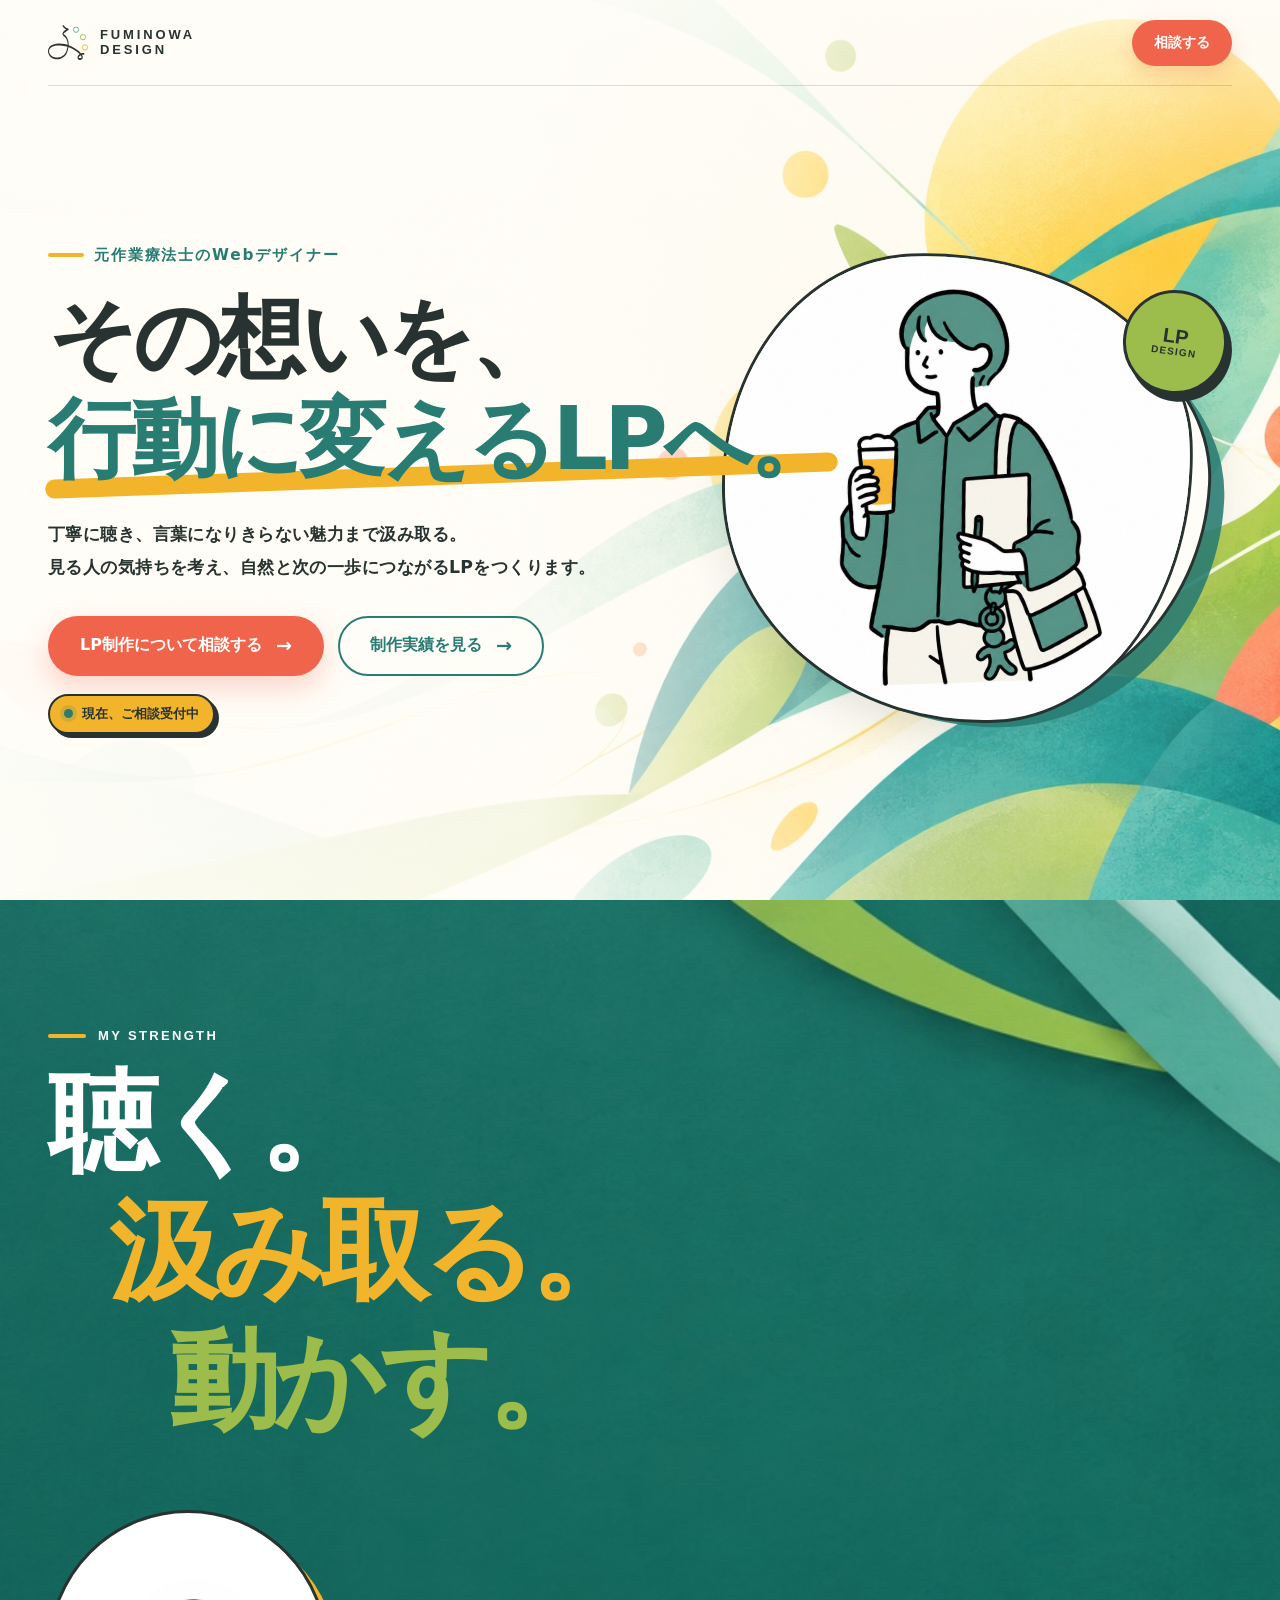
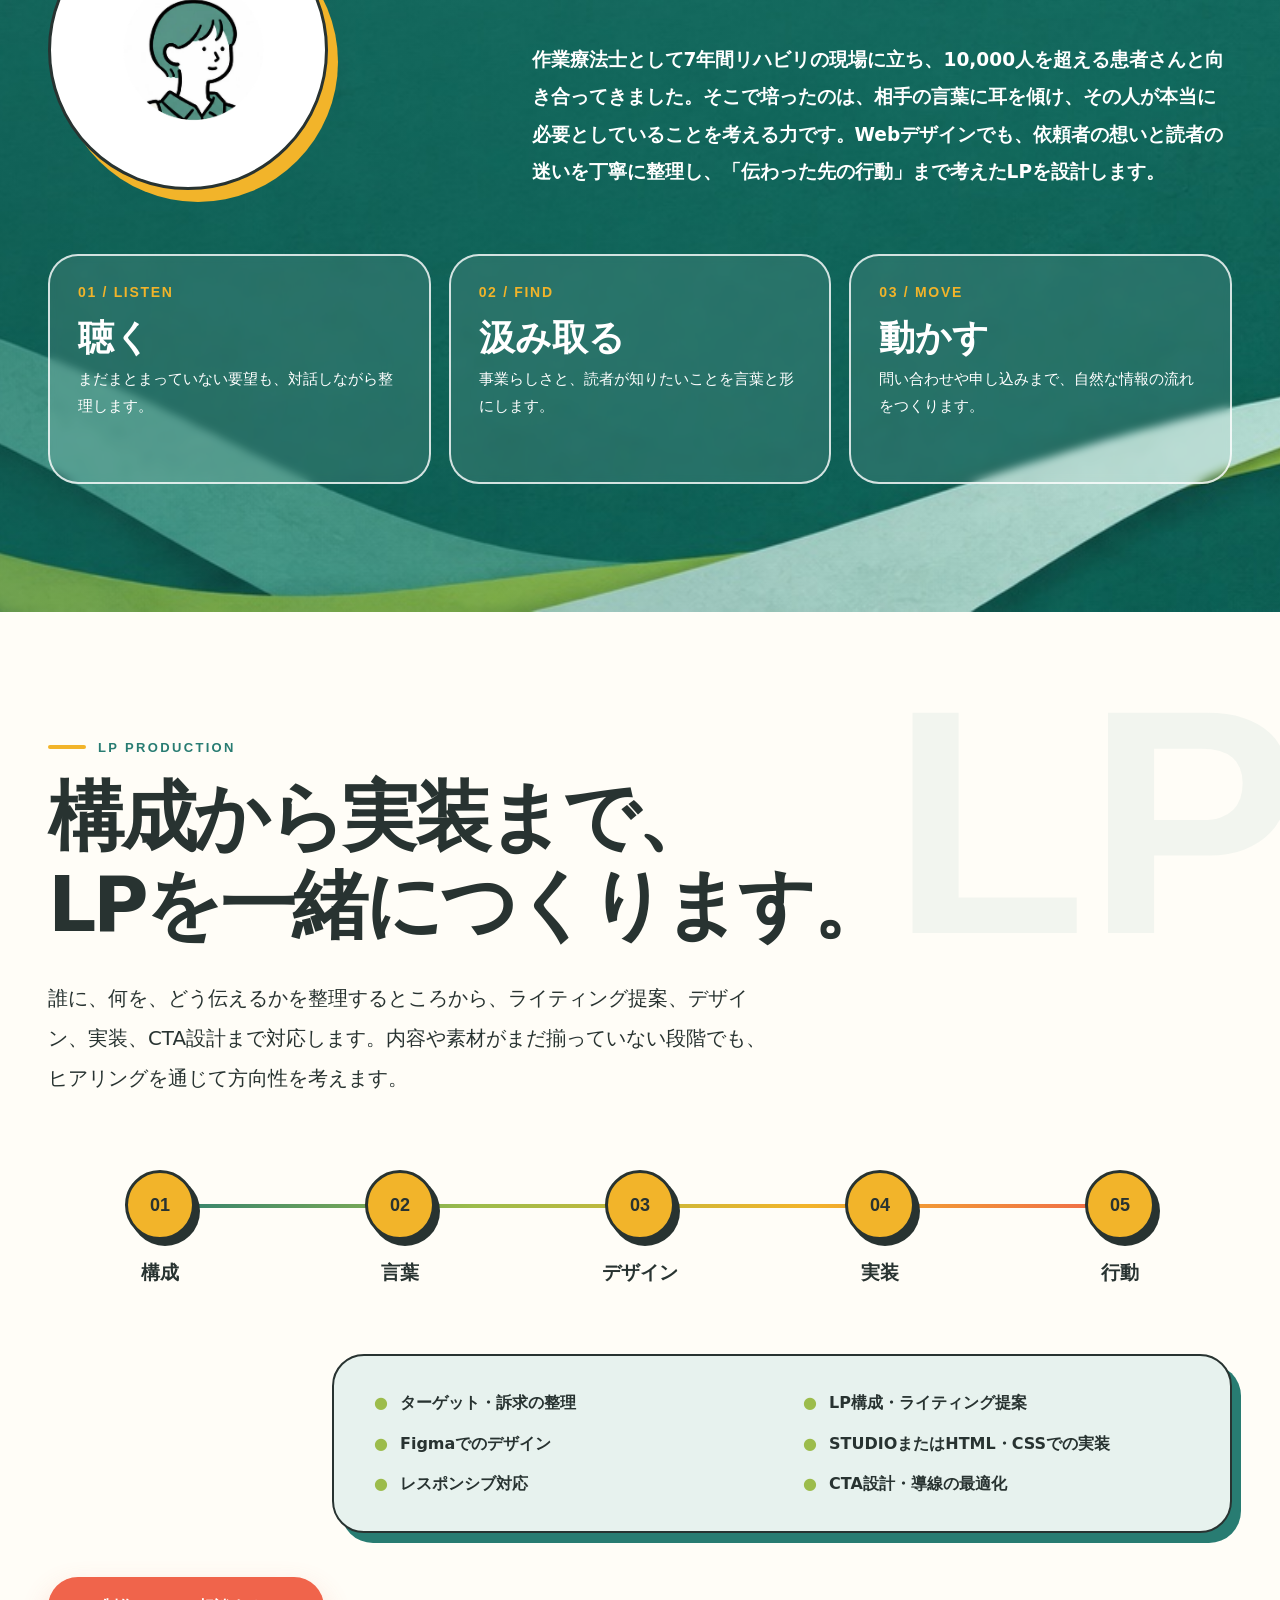
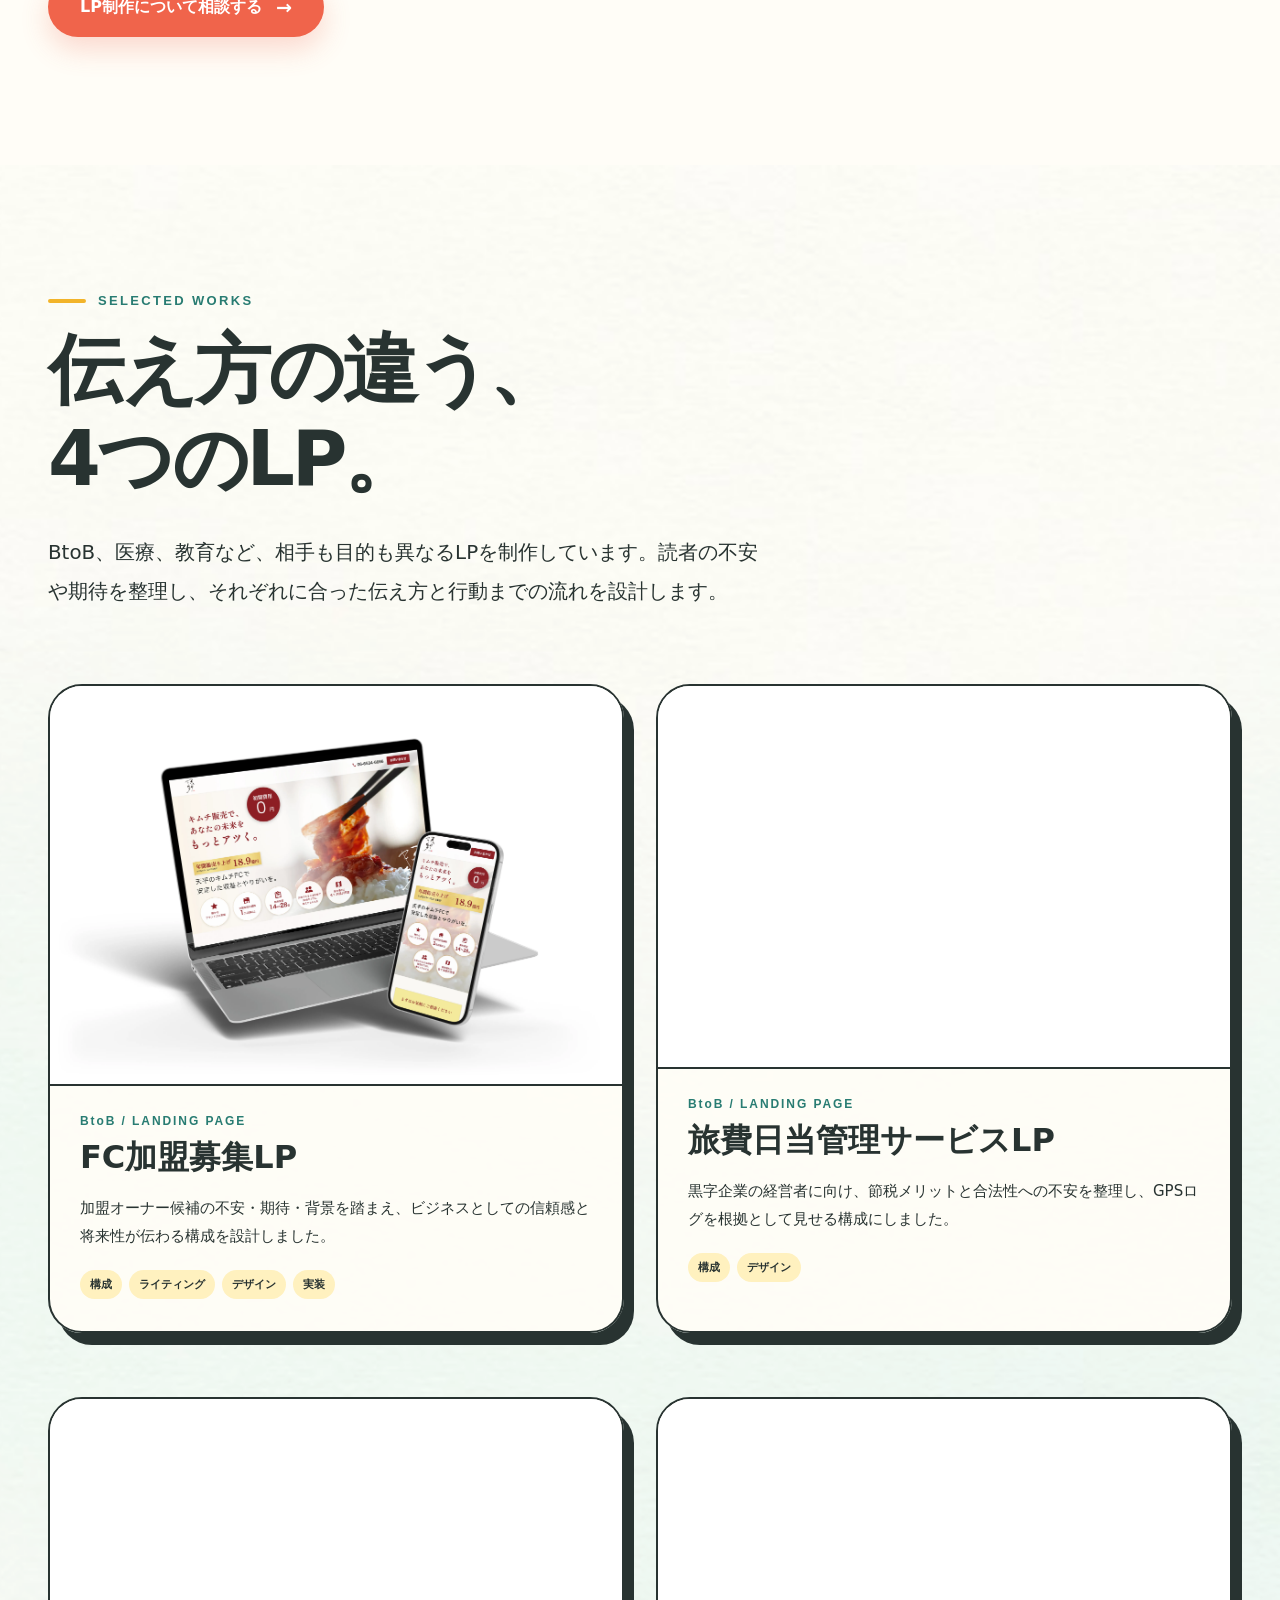
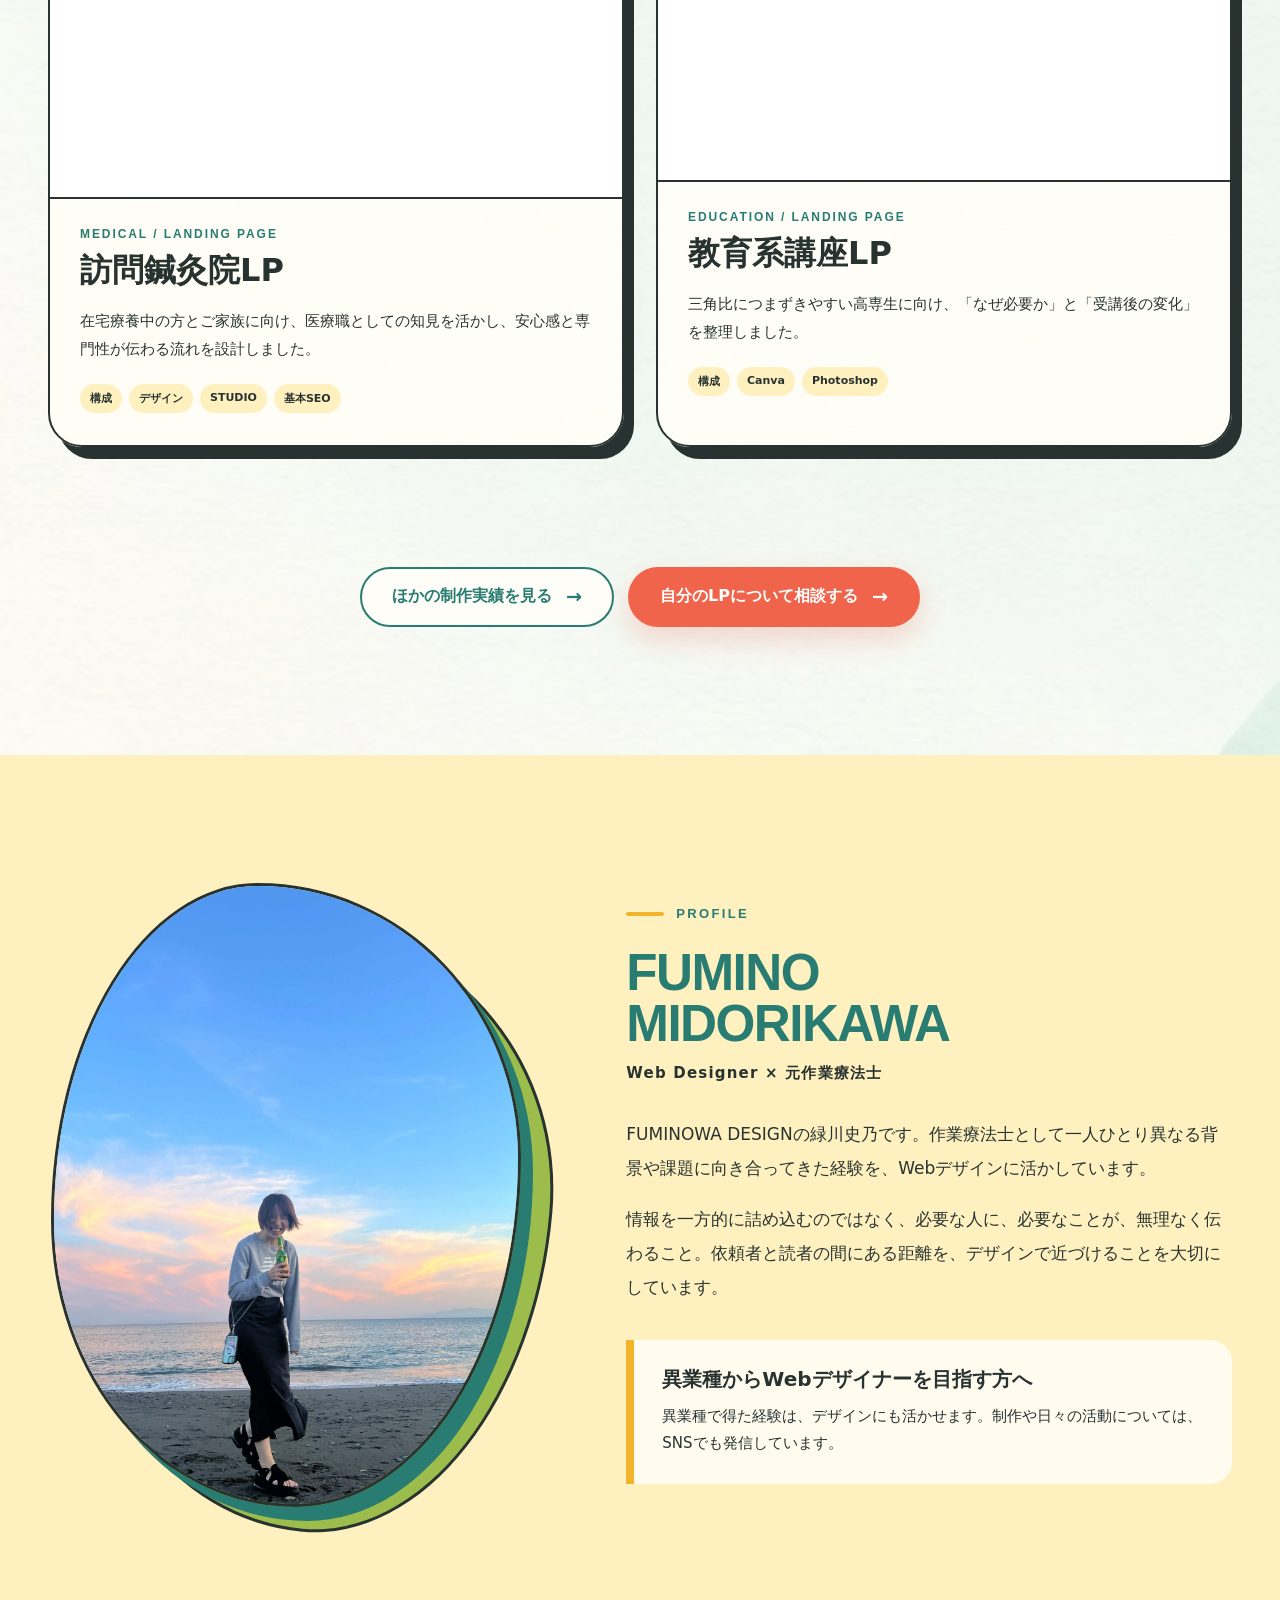
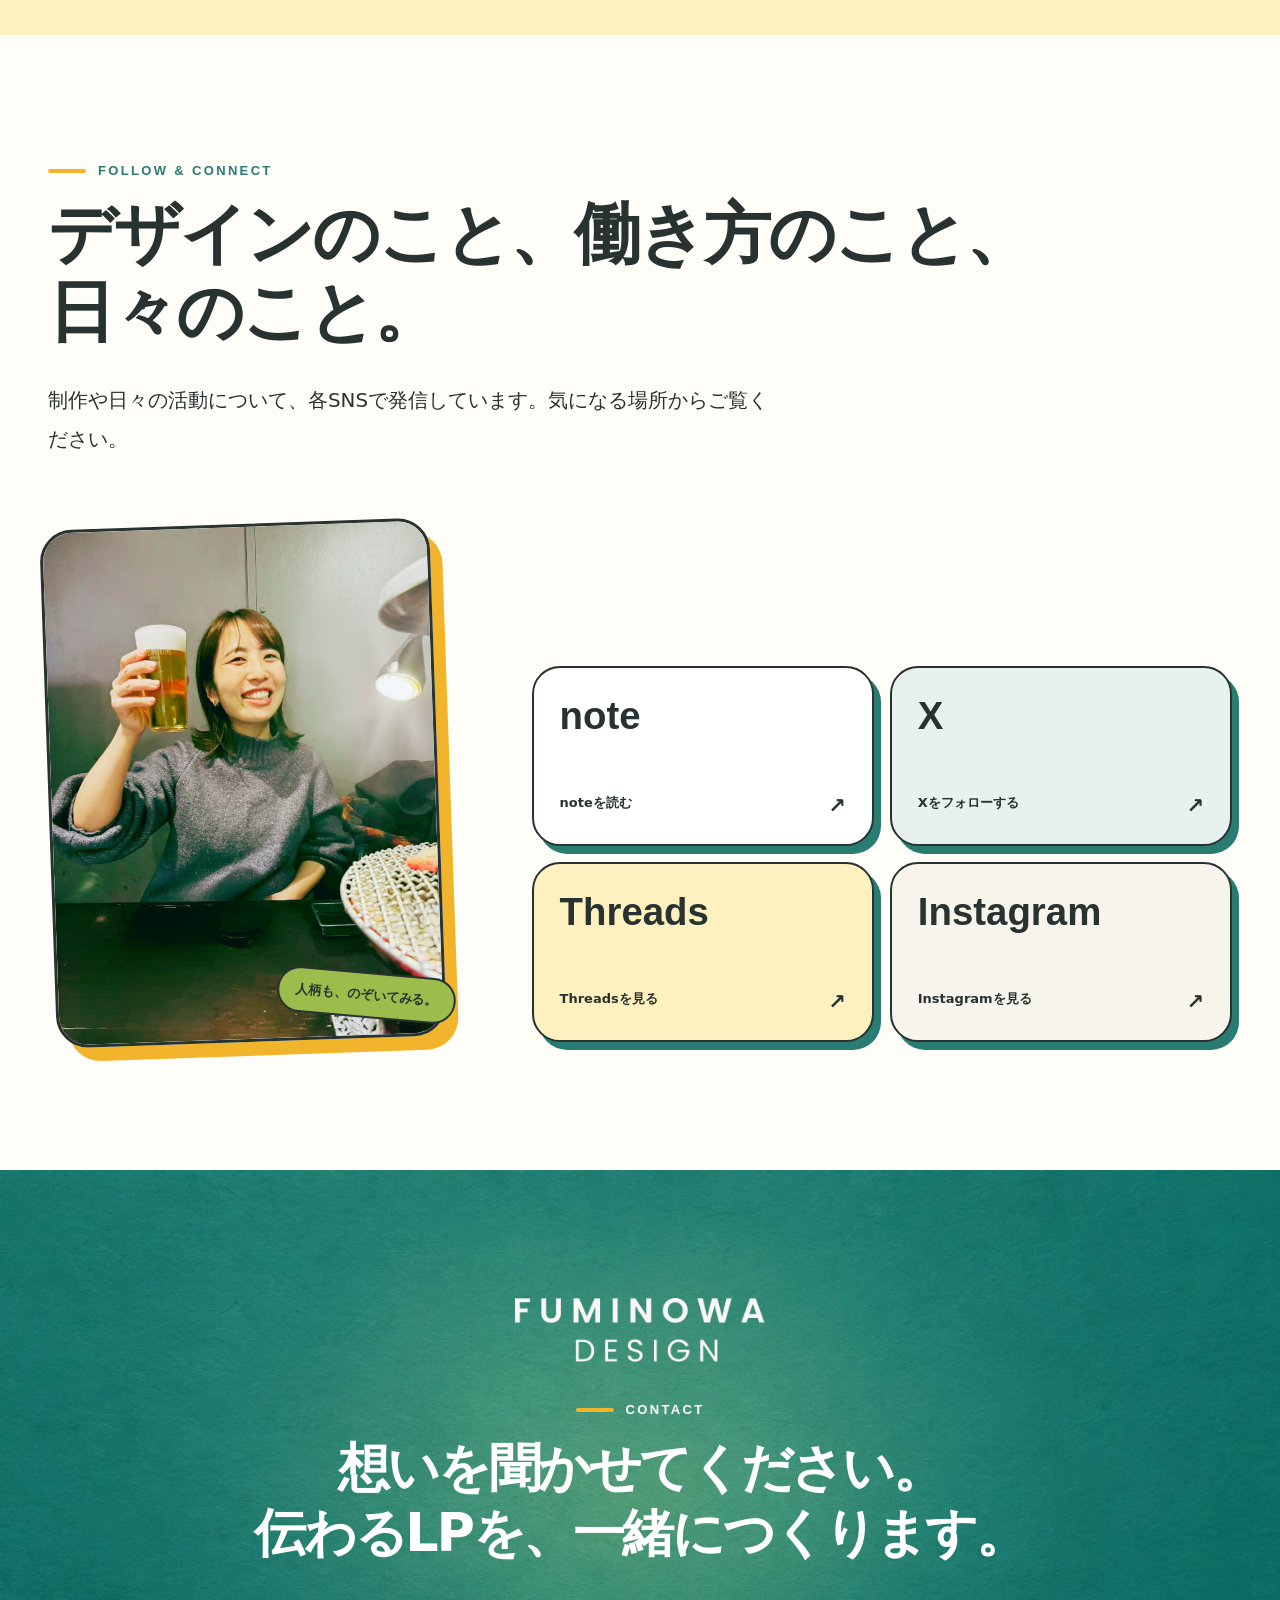
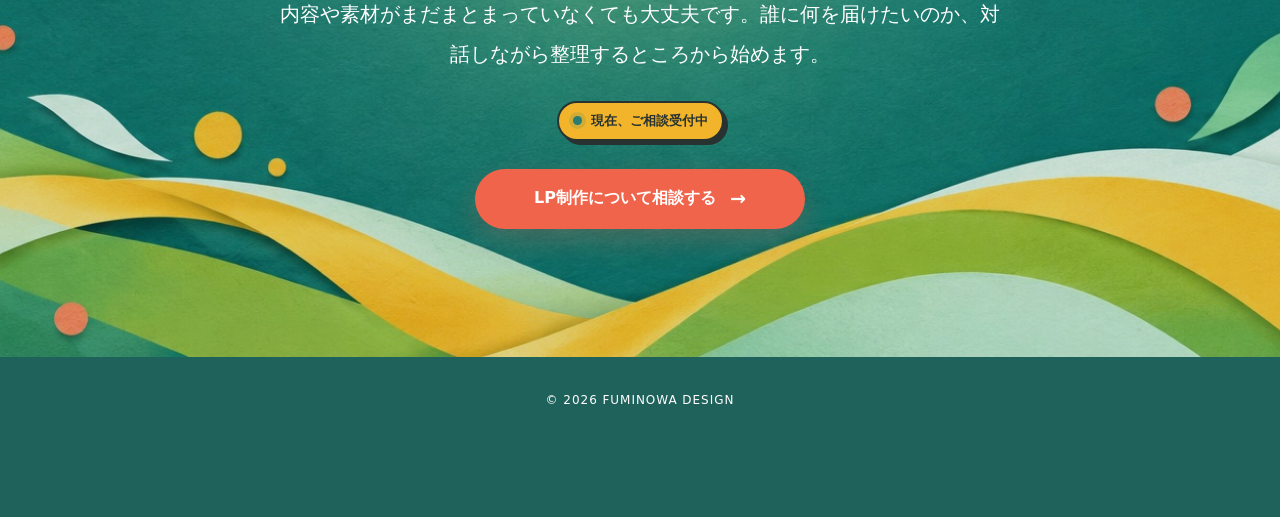
==== lp/index.html @ 29050792 "LP紹介ページを追加" ====
<!doctype html>
<html lang="ja">
<head>
  <meta charset="utf-8">
  <meta name="viewport" content="width=device-width, initial-scale=1">
  <meta name="description" content="元作業療法士のWebデザイナー、緑川史乃。想いを汲み取り、行動につながるLPを制作します。">
  <title>FUMINOWA DESIGN｜行動につながるLP制作</title>
  <link rel="canonical" href="https://fuminowa-design.com/lp/">
  <link rel="icon" href="img/logo.svg" type="image/svg+xml">
  <meta property="og:type" content="website">
  <meta property="og:title" content="FUMINOWA DESIGN｜行動につながるLP制作">
  <meta property="og:description" content="元作業療法士のWebデザイナー、緑川史乃。想いを汲み取り、行動につながるLPを制作します。">
  <meta property="og:url" content="https://fuminowa-design.com/lp/">
  <meta property="og:image" content="https://fuminowa-design.com/lp/img/logo2.png">
  <meta name="twitter:card" content="summary_large_image">
  <style>
    :root {
      --paper: #fffdf7;
      --ink: #283331;
      --teal: #287c72;
      --logo-teal: #71a59b;
      --lime: #9cbc4b;
      --yellow: #f2b42a;
      --coral: #f0644b;
      --line: rgba(40, 51, 49, 0.16);
      --shadow: 0 18px 50px rgba(40, 51, 49, 0.16);
      --ease: cubic-bezier(.22, 1, .36, 1);
    }

    *, *::before, *::after { box-sizing: border-box; }

    html { color-scheme: light; }

    body {
      margin: 0;
      color: var(--ink);
      background: var(--paper);
      font-family: "Noto Sans JP", "Hiragino Kaku Gothic ProN", "Yu Gothic", system-ui, sans-serif;
      -webkit-font-smoothing: antialiased;
    }

    a { color: inherit; }
    img { display: block; max-width: 100%; }

    .first-view {
      position: relative;
      isolation: isolate;
      min-height: 100svh;
      overflow: hidden;
      background: var(--paper);
    }

    .first-view__background {
      position: absolute;
      inset: 0;
      z-index: -3;
      width: 100%;
      height: 100%;
      object-fit: cover;
      object-position: center;
    }

    .first-view::before {
      content: "";
      position: absolute;
      inset: 0;
      z-index: -2;
      background:
        linear-gradient(90deg, rgba(255, 253, 247, .98) 0%, rgba(255, 253, 247, .9) 42%, rgba(255, 253, 247, .26) 70%, rgba(255, 253, 247, .08) 100%),
        linear-gradient(180deg, rgba(255, 253, 247, .72) 0%, transparent 28%);
    }

    .site-header {
      position: absolute;
      top: 0;
      left: 0;
      right: 0;
      z-index: 10;
      display: flex;
      align-items: center;
      justify-content: space-between;
      width: min(100% - 96px, 1340px);
      min-height: 86px;
      margin-inline: auto;
      border-bottom: 1px solid var(--line);
    }

    .brand {
      display: inline-flex;
      align-items: center;
      gap: 12px;
      text-decoration: none;
    }

    .brand__mark {
      width: 40px;
      height: 40px;
      object-fit: contain;
    }

    .brand__name {
      font-family: Montserrat, Arial, sans-serif;
      font-size: 13px;
      font-weight: 800;
      line-height: 1.1;
      letter-spacing: .22em;
    }

    .header-cta {
      display: inline-flex;
      align-items: center;
      justify-content: center;
      min-height: 46px;
      padding: 0 22px;
      border-radius: 999px;
      color: #fff;
      background: var(--coral);
      box-shadow: 0 8px 20px rgba(240, 100, 75, .22);
      font-size: 14px;
      font-weight: 800;
      text-decoration: none;
      transition: transform .35s var(--ease), box-shadow .35s var(--ease);
    }

    .header-cta:hover { transform: translateY(-3px); box-shadow: 0 12px 25px rgba(240, 100, 75, .3); }

    .hero {
      display: grid;
      grid-template-columns: minmax(0, 1.02fr) minmax(380px, .98fr);
      align-items: center;
      gap: clamp(24px, 5vw, 88px);
      width: min(100% - 96px, 1340px);
      min-height: 100svh;
      margin-inline: auto;
      padding: 124px 0 48px;
    }

    .hero__copy {
      position: relative;
      z-index: 2;
      max-width: 780px;
    }

    .eyebrow {
      display: inline-flex;
      align-items: center;
      gap: 10px;
      margin: 0 0 22px;
      color: var(--teal);
      font-size: clamp(13px, 1.2vw, 16px);
      font-weight: 800;
      letter-spacing: .12em;
    }

    .eyebrow::before {
      content: "";
      width: 36px;
      height: 4px;
      border-radius: 99px;
      background: var(--yellow);
    }

    .hero__title {
      margin: 0;
      font-size: clamp(56px, 6.8vw, 100px);
      font-weight: 900;
      line-height: 1.16;
      letter-spacing: -.045em;
    }

    .hero__title-line { display: block; }

    .mobile-break { display: none; }

    .hero__title-accent {
      position: relative;
      display: inline-block;
      color: var(--teal);
      white-space: nowrap;
    }

    .hero__title-accent::after {
      content: "";
      position: absolute;
      left: -.04em;
      right: -.06em;
      bottom: .06em;
      z-index: -1;
      height: .22em;
      border-radius: 999px;
      background: var(--yellow);
      transform: rotate(-2deg);
    }

    .hero__lead {
      max-width: 620px;
      margin: 28px 0 0;
      font-size: clamp(16px, 1.35vw, 20px);
      font-weight: 600;
      line-height: 1.9;
      letter-spacing: .025em;
    }

    .hero__actions {
      display: flex;
      align-items: center;
      flex-wrap: wrap;
      gap: 14px;
      margin-top: 32px;
    }

    .button {
      display: inline-flex;
      align-items: center;
      justify-content: center;
      gap: 14px;
      min-height: 60px;
      padding: 0 30px;
      border: 2px solid transparent;
      border-radius: 999px;
      font-size: 16px;
      font-weight: 800;
      text-decoration: none;
      transition: transform .35s var(--ease), box-shadow .35s var(--ease), background-color .35s var(--ease);
    }

    .button::after { content: "→"; font-size: 1.2em; transition: transform .35s var(--ease); }
    .button:hover { transform: translateY(-3px); }
    .button:hover::after { transform: translateX(4px); }

    .button--primary {
      color: #fff;
      background: var(--coral);
      box-shadow: 0 12px 28px rgba(240, 100, 75, .26);
    }

    .button--secondary {
      color: var(--teal);
      border-color: var(--teal);
      background: rgba(255, 253, 247, .84);
    }

    .button[aria-disabled="true"] {
      cursor: not-allowed;
      opacity: .56;
      box-shadow: none;
    }

    .button[aria-disabled="true"]:hover { transform: none; }
    .button[aria-disabled="true"]:hover::after { transform: none; }

    .availability {
      display: inline-flex;
      align-items: center;
      gap: 9px;
      margin-top: 18px;
      padding: 9px 14px;
      border: 2px solid var(--ink);
      border-radius: 999px;
      background: var(--yellow);
      font-size: 13px;
      font-weight: 800;
      box-shadow: 4px 4px 0 var(--ink);
      transform: rotate(-1deg);
    }

    .availability::before {
      content: "";
      width: 9px;
      height: 9px;
      border-radius: 50%;
      background: var(--teal);
      box-shadow: 0 0 0 4px rgba(40, 124, 114, .16);
    }

    .hero__visual {
      position: relative;
      display: grid;
      place-items: center;
      min-width: 0;
      justify-self: end;
      width: min(100%, 600px);
    }

    .hero__visual::before {
      content: "";
      position: absolute;
      inset: 7% 4% 3% 10%;
      border: 3px solid var(--ink);
      border-radius: 46% 54% 48% 52% / 56% 44% 56% 44%;
      background: var(--paper);
      box-shadow: 14px 16px 0 rgba(40, 124, 114, .88), var(--shadow);
      transform: rotate(3deg);
    }

    .hero__portrait {
      position: relative;
      z-index: 1;
      width: min(86%, 510px);
      height: auto;
      border: 3px solid var(--ink);
      border-radius: 42% 58% 44% 56% / 50% 42% 58% 50%;
      object-fit: contain;
      transform: rotate(-2deg);
    }

    .visual-sticker {
      position: absolute;
      right: 1%;
      top: 8%;
      z-index: 2;
      display: grid;
      place-items: center;
      width: 104px;
      aspect-ratio: 1;
      border: 3px solid var(--ink);
      border-radius: 50%;
      background: var(--lime);
      font-family: Montserrat, Arial, sans-serif;
      font-size: 20px;
      font-weight: 900;
      line-height: 1.05;
      text-align: center;
      transform: rotate(8deg);
      box-shadow: 6px 7px 0 var(--ink);
    }

    .visual-sticker small { display: block; font-size: 10px; letter-spacing: .12em; }

    :focus-visible { outline: 3px solid var(--yellow); outline-offset: 4px; }

    .is-ready .hero__copy > *,
    .is-ready .hero__visual {
      animation: enter .72s var(--ease) both;
    }

    .is-ready .hero__copy > :nth-child(2) { animation-delay: .07s; }
    .is-ready .hero__copy > :nth-child(3) { animation-delay: .14s; }
    .is-ready .hero__copy > :nth-child(4) { animation-delay: .21s; }
    .is-ready .hero__copy > :nth-child(5) { animation-delay: .28s; }
    .is-ready .hero__visual { animation-delay: .18s; }

    @keyframes enter {
      from { opacity: 0; transform: translateY(24px); }
      to { opacity: 1; transform: translateY(0); }
    }

    @media (max-width: 900px) {
      .site-header { width: min(100% - 48px, 1340px); }

      .hero {
        grid-template-columns: minmax(0, 1.08fr) minmax(280px, .92fr);
        width: min(100% - 48px, 1340px);
      }

      .hero__title { font-size: clamp(52px, 8.4vw, 76px); }
      .button { min-height: 56px; padding-inline: 24px; }
      .visual-sticker { width: 84px; font-size: 17px; }
    }

    @media (max-width: 680px) {
      .first-view::before {
        background: linear-gradient(180deg, rgba(255, 253, 247, .97) 0%, rgba(255, 253, 247, .88) 54%, rgba(255, 253, 247, .16) 100%);
      }

      .site-header {
        width: calc(100% - 40px);
        min-height: 68px;
      }

      .brand { gap: 9px; }
      .brand__mark { width: 34px; height: 34px; }
      .brand__name { font-size: 10px; letter-spacing: .17em; }
      .header-cta { min-height: 42px; padding-inline: 16px; font-size: 12px; }

      .hero {
        display: flex;
        flex-direction: column;
        align-items: stretch;
        gap: 24px;
        width: calc(100% - 40px);
        min-height: 100svh;
        padding: 94px 0 28px;
      }

      .hero__copy { max-width: none; }
      .eyebrow { margin-bottom: 14px; font-size: 12px; }

      .hero__title {
        font-size: clamp(43px, 13.2vw, 58px);
        line-height: 1.18;
        letter-spacing: -.05em;
      }

      .hero__title-accent { white-space: normal; }
      .mobile-break { display: initial; }

      .hero__lead {
        margin-top: 16px;
        font-size: 15px;
        line-height: 1.75;
      }

      .hero__actions {
        display: grid;
        grid-template-columns: 1fr;
        gap: 10px;
        margin-top: 20px;
      }

      .button { width: 100%; min-height: 52px; padding-inline: 20px; font-size: 14px; }
      .button--secondary { display: none; }
      .availability { margin-top: 13px; padding: 7px 12px; font-size: 12px; box-shadow: 3px 3px 0 var(--ink); }

      .hero__visual {
        align-self: center;
        width: min(72vw, 286px);
        margin-top: auto;
      }

      .hero__visual::before { box-shadow: 9px 10px 0 rgba(40, 124, 114, .88), 0 12px 34px rgba(40, 51, 49, .14); }
      .hero__portrait { width: 86%; }
      .visual-sticker { width: 68px; border-width: 2px; font-size: 14px; box-shadow: 4px 4px 0 var(--ink); }
      .visual-sticker small { font-size: 8px; }
    }

    @media (max-width: 390px) {
      .site-header, .hero { width: calc(100% - 32px); }
      .brand__name { display: none; }
      .hero { gap: 18px; padding-top: 84px; }
      .hero__title { font-size: 49px; }
      .hero__lead { font-size: 14px; line-height: 1.68; }
      .hero__visual { width: min(63vw, 244px); }
    }

    @media (max-height: 760px) and (max-width: 680px) {
      .hero__visual { width: min(48vw, 190px); }
      .hero { gap: 12px; padding-bottom: 18px; }
      .hero__lead { margin-top: 12px; }
      .hero__actions { margin-top: 14px; }
    }

    @media (prefers-reduced-motion: reduce) {
      *, *::before, *::after {
        scroll-behavior: auto !important;
        animation-duration: .01ms !important;
        animation-iteration-count: 1 !important;
        transition-duration: .01ms !important;
      }
    }

    /* Full-page sections */
    .content-section {
      position: relative;
      overflow: hidden;
      padding: clamp(88px, 10vw, 152px) 0;
    }

    .section-inner {
      position: relative;
      z-index: 2;
      width: min(100% - 96px, 1200px);
      margin-inline: auto;
    }

    .section-kicker {
      display: flex;
      align-items: center;
      gap: 12px;
      margin: 0 0 18px;
      color: var(--teal);
      font-family: Montserrat, Arial, sans-serif;
      font-size: 13px;
      font-weight: 900;
      letter-spacing: .18em;
      text-transform: uppercase;
    }

    .section-kicker::before {
      content: "";
      width: 38px;
      height: 4px;
      border-radius: 999px;
      background: var(--yellow);
    }

    .section-title {
      max-width: 920px;
      margin: 0;
      font-size: clamp(42px, 6vw, 76px);
      font-weight: 900;
      line-height: 1.16;
      letter-spacing: -.045em;
    }

    .section-lead {
      max-width: 720px;
      margin: 30px 0 0;
      font-size: clamp(17px, 1.55vw, 21px);
      font-weight: 500;
      line-height: 2;
    }

    .section-actions {
      display: flex;
      flex-wrap: wrap;
      gap: 14px;
      margin-top: 44px;
    }

    .section-cta {
      display: inline-flex;
      align-items: center;
      justify-content: center;
      gap: 14px;
      min-height: 60px;
      padding: 0 30px;
      border: 2px solid transparent;
      border-radius: 999px;
      color: #fff;
      background: var(--coral);
      box-shadow: 0 12px 28px rgba(240, 100, 75, .24);
      font-weight: 800;
      text-decoration: none;
      transition: transform .35s var(--ease), box-shadow .35s var(--ease);
    }

    .section-cta::after { content: "→"; font-size: 1.2em; transition: transform .35s var(--ease); }
    .section-cta:hover { transform: translateY(-3px); box-shadow: 0 16px 32px rgba(240, 100, 75, .3); }
    .section-cta:hover::after { transform: translateX(4px); }

    .section-cta--outline {
      color: var(--teal);
      border-color: var(--teal);
      background: var(--paper);
      box-shadow: none;
    }

    .generated-bg {
      position: absolute;
      inset: 0;
      z-index: 0;
      width: 100%;
      height: 100%;
      object-fit: cover;
    }

    /* Strengths */
    .strengths {
      min-height: 900px;
      color: #fff;
      background: var(--teal);
    }

    .strengths::after {
      content: "";
      position: absolute;
      inset: 0;
      z-index: 1;
      background: linear-gradient(90deg, rgba(20, 91, 83, .35), rgba(40, 124, 114, .08));
      pointer-events: none;
    }

    .strengths .section-kicker { color: #fff; }

    .strengths__title {
      display: grid;
      gap: .05em;
      margin: 0;
      font-size: clamp(68px, 8.6vw, 124px);
      font-weight: 900;
      line-height: 1.12;
      letter-spacing: -.055em;
      white-space: nowrap;
    }

    .strengths__title span { transform-origin: left center; }
    .strengths__title span:nth-child(2) { padding-left: .55em; color: var(--yellow); }
    .strengths__title span:nth-child(3) { padding-left: 1.1em; color: var(--lime); }

    .strengths__intro {
      display: grid;
      grid-template-columns: minmax(220px, .72fr) minmax(0, 1.28fr);
      gap: clamp(36px, 7vw, 96px);
      align-items: end;
      margin-top: 68px;
    }

    .strengths__avatar {
      width: min(100%, 280px);
      height: auto;
      border: 3px solid var(--ink);
      border-radius: 50%;
      background: #fff;
      box-shadow: 10px 12px 0 var(--yellow);
    }

    .strengths__copy {
      max-width: 720px;
      margin: 0;
      font-size: clamp(17px, 1.45vw, 21px);
      font-weight: 600;
      line-height: 2;
    }

    .strengths__points {
      display: grid;
      grid-template-columns: repeat(3, 1fr);
      gap: 18px;
      margin: 64px 0 0;
      padding: 0;
      list-style: none;
    }

    .strength-point {
      min-height: 230px;
      padding: 28px;
      border: 2px solid rgba(255, 255, 255, .8);
      border-radius: 30px;
      background: rgba(255, 255, 255, .1);
      backdrop-filter: blur(4px);
    }

    .strength-point__num {
      display: block;
      color: var(--yellow);
      font-family: Montserrat, Arial, sans-serif;
      font-size: 14px;
      font-weight: 900;
      letter-spacing: .12em;
    }

    .strength-point h3 { margin: 20px 0 10px; font-size: clamp(28px, 2.8vw, 40px); line-height: 1; }
    .strength-point p { margin: 0; font-size: 15px; line-height: 1.85; }

    /* Service */
    .service { background: var(--paper); }

    .service::before {
      content: "LP";
      position: absolute;
      top: 50px;
      right: -20px;
      color: rgba(113, 165, 155, .09);
      font-family: Montserrat, Arial, sans-serif;
      font-size: clamp(180px, 25vw, 390px);
      font-weight: 900;
      line-height: 1;
    }

    .service-flow {
      position: relative;
      display: grid;
      grid-template-columns: repeat(5, 1fr);
      gap: 16px;
      margin: 72px 0 0;
      padding: 0;
      list-style: none;
      counter-reset: flow;
    }

    .service-flow::before {
      content: "";
      position: absolute;
      top: 34px;
      left: 8%;
      right: 8%;
      height: 4px;
      border-radius: 99px;
      background: linear-gradient(90deg, var(--teal), var(--lime), var(--yellow), var(--coral));
    }

    .service-flow li {
      position: relative;
      counter-increment: flow;
      padding-top: 90px;
      font-size: clamp(17px, 1.5vw, 20px);
      font-weight: 800;
      text-align: center;
    }

    .service-flow li::before {
      content: counter(flow, decimal-leading-zero);
      position: absolute;
      top: 0;
      left: 50%;
      display: grid;
      place-items: center;
      width: 70px;
      height: 70px;
      border: 3px solid var(--ink);
      border-radius: 50%;
      color: var(--ink);
      background: var(--yellow);
      font-family: Montserrat, Arial, sans-serif;
      font-size: 18px;
      font-weight: 900;
      transform: translateX(-50%);
      box-shadow: 5px 6px 0 var(--ink);
    }

    .service-list {
      display: grid;
      grid-template-columns: repeat(2, minmax(0, 1fr));
      gap: 14px 42px;
      max-width: 900px;
      margin: 68px 0 0 auto;
      padding: 34px 40px;
      border: 2px solid var(--ink);
      border-radius: 32px;
      background: var(--pale-mint, #e7f2ee);
      box-shadow: 9px 10px 0 var(--teal);
      list-style: none;
    }

    .service-list li {
      position: relative;
      padding-left: 26px;
      font-size: 16px;
      font-weight: 700;
      line-height: 1.65;
    }

    .service-list li::before { content: "●"; position: absolute; left: 0; color: var(--lime); }

    /* Works */
    .works { background: #e7f2ee; }
    .works::after { content: ""; position: absolute; inset: 0; z-index: 1; background: rgba(255,255,255,.16); pointer-events: none; }
    .works-grid { display: grid; grid-template-columns: repeat(2, minmax(0, 1fr)); gap: 64px 32px; margin-top: 72px; }
    .work-card:nth-child(even) { transform: translateY(56px); }

    .work-card {
      overflow: hidden;
      border: 2px solid var(--ink);
      border-radius: 34px;
      background: rgba(255, 253, 247, .94);
      box-shadow: 10px 12px 0 var(--ink);
    }

    .work-card__image-wrap { overflow: hidden; border-bottom: 2px solid var(--ink); background: #fff; }
    .work-card__image { width: 100%; height: auto; transition: transform .7s var(--ease); }
    .work-card:hover .work-card__image { transform: scale(1.025); }
    .work-card__body { padding: 28px 30px 32px; }
    .work-card__type { margin: 0 0 8px; color: var(--teal); font-family: Montserrat, Arial, sans-serif; font-size: 12px; font-weight: 900; letter-spacing: .16em; }
    .work-card h3 { margin: 0; font-size: clamp(24px, 2.5vw, 34px); line-height: 1.35; }
    .work-card__text { margin: 16px 0 0; font-size: 15px; line-height: 1.85; }
    .work-tags { display: flex; flex-wrap: wrap; gap: 7px; margin: 20px 0 0; padding: 0; list-style: none; }
    .work-tags li { padding: 7px 10px; border-radius: 999px; background: #fff1bf; font-size: 11px; font-weight: 800; }
    .works .section-actions { margin-top: 120px; justify-content: center; }

    /* Profile */
    .profile { background: #fff1bf; }
    .profile-layout { display: grid; grid-template-columns: minmax(320px, .88fr) minmax(0, 1.12fr); gap: clamp(48px, 8vw, 110px); align-items: center; }
    .profile-photo-wrap { position: relative; width: min(100%, 470px); justify-self: center; }
    .profile-photo-wrap::before { content: ""; position: absolute; inset: 7% -6% -4% 8%; border: 3px solid var(--ink); border-radius: 44% 56% 48% 52% / 54% 44% 56% 46%; background: var(--lime); transform: rotate(5deg); }
    .profile-photo { position: relative; width: 100%; height: auto; border: 3px solid var(--ink); border-radius: 44% 56% 48% 52% / 54% 44% 56% 46%; box-shadow: 12px 14px 0 var(--teal); }
    .profile-name { margin: 26px 0 0; color: var(--teal); font-family: Montserrat, Arial, sans-serif; font-size: clamp(32px, 4vw, 58px); font-weight: 900; line-height: 1; letter-spacing: -.03em; }
    .profile-role { margin: 14px 0 0; font-size: 15px; font-weight: 800; letter-spacing: .08em; }
    .profile-copy { margin: 34px 0 0; font-size: 17px; line-height: 2; }
    .career-note { margin-top: 36px; padding: 26px 28px; border-left: 8px solid var(--yellow); border-radius: 0 22px 22px 0; background: rgba(255,255,255,.74); }
    .career-note h3 { margin: 0 0 10px; font-size: 20px; }
    .career-note p { margin: 0; font-size: 15px; line-height: 1.85; }

    /* Social */
    .social { background: var(--paper); }
    .social .section-title { max-width: 1160px; font-size: clamp(42px, 5.2vw, 68px); }
    .social-layout { display: grid; grid-template-columns: minmax(250px, .72fr) minmax(0, 1.28fr); gap: clamp(42px, 7vw, 92px); align-items: end; margin-top: 64px; }
    .social-photo-wrap { position: relative; max-width: 390px; }
    .social-photo { width: 100%; height: auto; border: 3px solid var(--ink); border-radius: 32px; box-shadow: 12px 14px 0 var(--yellow); transform: rotate(-2deg); }
    .social-photo-note { position: absolute; right: -18px; bottom: 24px; padding: 12px 16px; border: 2px solid var(--ink); border-radius: 999px; background: var(--lime); font-size: 13px; font-weight: 900; transform: rotate(5deg); }
    .social-grid { display: grid; grid-template-columns: repeat(2, minmax(0, 1fr)); gap: 16px; }

    .social-card {
      display: grid;
      min-height: 180px;
      padding: 26px;
      border: 2px solid var(--ink);
      border-radius: 28px;
      color: var(--ink);
      background: #fff;
      box-shadow: 7px 8px 0 var(--teal);
      text-decoration: none;
      transition: transform .35s var(--ease), box-shadow .35s var(--ease);
    }

    .social-card:nth-child(2) { background: #e7f2ee; }
    .social-card:nth-child(3) { background: #fff1bf; }
    .social-card:nth-child(4) { background: #f7f4ec; }
    .social-card:hover { transform: translateY(-5px) rotate(-1deg); box-shadow: 11px 13px 0 var(--teal); }
    .social-card__name { font-family: Montserrat, Arial, sans-serif; font-size: clamp(26px, 3vw, 40px); font-weight: 900; }
    .social-card__action { align-self: end; display: flex; justify-content: space-between; gap: 16px; margin-top: 28px; font-size: 13px; font-weight: 800; }
    .social-card__action::after { content: "↗"; font-size: 21px; }

    /* Final CTA */
    .final-contact {
      min-height: 760px;
      display: grid;
      place-items: center;
      color: #fff;
      text-align: center;
      background: var(--teal);
    }

    .final-contact::after { content: ""; position: absolute; inset: 0; z-index: 1; background: rgba(18, 78, 72, .12); pointer-events: none; }
    .final-contact__inner { max-width: 1120px; margin-inline: auto; }
    .final-contact__logo { width: min(250px, 54vw); height: auto; margin: 0 auto 40px; }
    .final-contact .section-title { max-width: 1120px; margin-inline: auto; font-size: clamp(42px, 4.1vw, 64px); line-height: 1.24; }
    .final-contact__title-line { display: block; white-space: nowrap; }
    .final-contact .section-lead { margin-inline: auto; }
    .final-contact .availability { margin-top: 26px; color: var(--ink); }
    .final-contact .section-actions { justify-content: center; margin-top: 28px; }
    .final-cta { min-width: min(100%, 330px); }

    .site-footer { padding: 36px 48px 110px; color: #fff; background: #1f625b; text-align: center; }
    .site-footer p { margin: 0; font-size: 12px; letter-spacing: .08em; }

    /* Floating CTA */
    .floating-cta {
      position: fixed;
      top: 50%;
      right: 0;
      bottom: auto;
      z-index: 100;
      transform: translateY(-50%);
      transition: opacity .3s var(--ease), transform .3s var(--ease), visibility .3s;
    }

    .floating-cta.is-hidden { opacity: 0; visibility: hidden; transform: translate(18px, -50%); pointer-events: none; }
    .floating-cta a { display: flex; align-items: center; justify-content: center; gap: 12px; width: 62px; min-height: 286px; padding: 20px 0; border: 3px solid var(--ink); border-right: 0; border-radius: 30px 0 0 30px; color: #fff; background: var(--coral); box-shadow: -7px 8px 0 var(--ink); font-size: 14px; font-weight: 900; line-height: 1.5; text-decoration: none; writing-mode: vertical-rl; }
    .floating-cta a::after { content: "↗"; font-size: 18px; }

    /* Scroll reveals */
    .reveal { opacity: 1; transform: none; transition: opacity .7s var(--ease), transform .7s var(--ease); }
    .has-observer .reveal { opacity: 0; transform: translateY(30px); }
    .has-observer .reveal.is-visible { opacity: 1; transform: translateY(0); }

    .has-observer .strengths__title.reveal span {
      opacity: 0;
      filter: blur(6px);
      transform: translateX(-72px) rotate(-3deg) scale(.9);
      transition: opacity .72s var(--ease), filter .72s var(--ease), transform .9s var(--ease);
    }

    .has-observer .strengths__title.reveal.is-visible span { opacity: 1; filter: blur(0); transform: none; }
    .has-observer .strengths__title.reveal.is-visible span:nth-child(1) { transition-delay: .04s; }
    .has-observer .strengths__title.reveal.is-visible span:nth-child(2) { transition-delay: .18s; }
    .has-observer .strengths__title.reveal.is-visible span:nth-child(3) { transition-delay: .34s; }

    @media (max-width: 900px) {
      .section-inner { width: min(100% - 48px, 1200px); }
      .strengths__intro, .profile-layout, .social-layout { grid-template-columns: 1fr; }
      .strengths__avatar { width: 210px; }
      .service-flow { grid-template-columns: repeat(3, 1fr); row-gap: 40px; }
      .service-flow::before { display: none; }
      .works-grid { gap: 42px 24px; }
      .work-card:nth-child(even) { transform: none; }
      .works .section-actions { margin-top: 64px; }
      .profile-photo-wrap { max-width: 400px; }
      .social-layout { align-items: start; }
      .social-photo-wrap { max-width: 320px; }
    }

    @media (max-width: 680px) {
      .content-section { padding: 84px 0; }
      .section-inner { width: auto; margin-left: 20px; margin-right: 76px; }
      .section-title { font-size: clamp(36px, 10vw, 46px); line-height: 1.2; }
      .section-lead { margin-top: 22px; font-size: 16px; line-height: 1.85; }
      .section-actions { display: grid; margin-top: 34px; }
      .section-cta { width: 100%; min-height: 54px; padding-inline: 20px; font-size: 14px; }

      .strengths { min-height: auto; }
      .strengths__title { display: grid; gap: .12em; font-size: clamp(42px, 13vw, 56px); line-height: 1.22; white-space: normal; }
      .strengths__title span { padding-left: 0 !important; white-space: nowrap; }
      .strengths__intro { gap: 34px; margin-top: 48px; }
      .strengths__avatar { width: 150px; }
      .strengths__copy { font-size: 16px; line-height: 1.9; }
      .strengths__points { grid-template-columns: 1fr; gap: 12px; margin-top: 42px; }
      .strength-point { min-height: auto; padding: 24px; }

      .service-flow { grid-template-columns: 1fr; gap: 18px; margin-top: 48px; }
      .service-flow li { min-height: 62px; padding: 17px 20px 16px 80px; border: 2px solid var(--ink); border-radius: 22px; background: #fff; text-align: left; }
      .service-flow li::before { left: 8px; top: 50%; width: 48px; height: 48px; font-size: 13px; transform: translateY(-50%); box-shadow: 3px 4px 0 var(--ink); }
      .service-list { grid-template-columns: 1fr; margin-top: 42px; padding: 26px 22px; box-shadow: 6px 7px 0 var(--teal); }

      .works-grid { grid-template-columns: 1fr; gap: 32px; margin-top: 48px; }
      .work-card { border-radius: 26px; box-shadow: 7px 8px 0 var(--ink); }
      .work-card__body { padding: 23px 22px 26px; }
      .works .section-actions { margin-top: 46px; }

      .profile-layout { gap: 52px; }
      .profile-photo-wrap { width: min(82vw, 340px); }
      .profile-name { font-size: clamp(36px, 11vw, 48px); }
      .profile-copy { font-size: 16px; line-height: 1.9; }

      .social-layout { margin-top: 42px; }
      .social-photo-wrap { width: min(74vw, 280px); margin-inline: auto; }
      .social-photo-note { right: -12px; bottom: 18px; font-size: 11px; }
      .social-grid { grid-template-columns: 1fr; }
      .social-card { min-height: 138px; padding: 22px; }

      .final-contact { min-height: 720px; }
      .final-contact .section-inner { width: calc(100% - 40px); margin-inline: auto; }
      .final-contact .section-title, .social .section-title { font-size: clamp(36px, 10vw, 46px); }
      .final-contact__title-line { white-space: normal; }
      .final-contact__logo { margin-bottom: 30px; }
      .site-footer { padding: 30px 20px 110px; }

      .floating-cta { left: auto; right: 0; bottom: auto; }
      .floating-cta a { width: 52px; min-height: 248px; padding: 16px 0; border-radius: 25px 0 0 25px; box-shadow: -5px 6px 0 var(--ink); font-size: 12px; }
    }

    @media (prefers-reduced-motion: reduce) {
      .has-observer .reveal { opacity: 1 !important; transform: none !important; }
      .has-observer .strengths__title.reveal span { opacity: 1 !important; filter: none !important; transform: none !important; transition: none !important; }
    }
  </style>
</head>
<body>
  <main>
    <section class="first-view" id="top" aria-labelledby="hero-title">
      <img class="first-view__background" src="img/hero-bg-publish.jpg" alt="" aria-hidden="true" width="1672" height="941" fetchpriority="high">

      <header class="site-header" aria-label="サイトヘッダー">
        <a class="brand" href="#top" aria-label="FUMINOWA DESIGN トップ">
          <img class="brand__mark" src="img/logo.svg" alt="" width="175" height="150">
          <span class="brand__name">FUMINOWA<br>DESIGN</span>
        </a>
        <a class="header-cta js-inline-cta" href="https://fuminowa-design.com/contact">相談する</a>
      </header>

      <div class="hero">
        <div class="hero__copy">
          <p class="eyebrow">元作業療法士のWebデザイナー</p>
          <h1 class="hero__title" id="hero-title">
            <span class="hero__title-line">その想いを、</span>
            <span class="hero__title-line hero__title-accent">行動に変える<span class="mobile-break"><br></span>LPへ。</span>
          </h1>
          <p class="hero__lead">丁寧に聴き、言葉になりきらない魅力まで汲み取る。<br>見る人の気持ちを考え、自然と次の一歩につながるLPをつくります。</p>
          <div class="hero__actions">
            <a class="button button--primary js-inline-cta" href="https://fuminowa-design.com/contact">LP制作について相談する</a>
            <a class="button button--secondary" href="#works">制作実績を見る</a>
          </div>
          <div class="availability">現在、ご相談受付中</div>
        </div>

        <div class="hero__visual" aria-label="緑川史乃のイラスト">
          <img class="hero__portrait" src="img/fumino-photo.png" alt="飲み物とノートを手にした緑川史乃のイラスト" width="1254" height="1254">
          <div class="visual-sticker" aria-hidden="true"><span>LP<small>DESIGN</small></span></div>
        </div>
      </div>
    </section>

    <section class="content-section strengths" id="strengths" aria-labelledby="strengths-title">
      <img class="generated-bg" src="img/strength-bg-publish.jpg" alt="" aria-hidden="true" width="1923" height="818" loading="lazy" decoding="async">
      <div class="section-inner">
        <p class="section-kicker">My Strength</p>
        <h2 class="strengths__title reveal" id="strengths-title">
          <span>聴く。</span>
          <span>汲み取る。</span>
          <span>動かす。</span>
        </h2>

        <div class="strengths__intro reveal">
          <img class="strengths__avatar" src="img/fumicon.webp" alt="緑川史乃のイラストアイコン" width="1254" height="1254" loading="lazy" decoding="async">
          <p class="strengths__copy">作業療法士として7年間リハビリの現場に立ち、10,000人を超える患者さんと向き合ってきました。そこで培ったのは、相手の言葉に耳を傾け、その人が本当に必要としていることを考える力です。Webデザインでも、依頼者の想いと読者の迷いを丁寧に整理し、「伝わった先の行動」まで考えたLPを設計します。</p>
        </div>

        <ol class="strengths__points">
          <li class="strength-point reveal">
            <span class="strength-point__num">01 / LISTEN</span>
            <h3>聴く</h3>
            <p>まだまとまっていない要望も、対話しながら整理します。</p>
          </li>
          <li class="strength-point reveal">
            <span class="strength-point__num">02 / FIND</span>
            <h3>汲み取る</h3>
            <p>事業らしさと、読者が知りたいことを言葉と形にします。</p>
          </li>
          <li class="strength-point reveal">
            <span class="strength-point__num">03 / MOVE</span>
            <h3>動かす</h3>
            <p>問い合わせや申し込みまで、自然な情報の流れをつくります。</p>
          </li>
        </ol>
      </div>
    </section>

    <section class="content-section service" id="service" aria-labelledby="service-title">
      <div class="section-inner">
        <p class="section-kicker">LP Production</p>
        <h2 class="section-title reveal" id="service-title">構成から実装まで、<br>LPを一緒につくります。</h2>
        <p class="section-lead reveal">誰に、何を、どう伝えるかを整理するところから、ライティング提案、デザイン、実装、CTA設計まで対応します。内容や素材がまだ揃っていない段階でも、ヒアリングを通じて方向性を考えます。</p>

        <ol class="service-flow reveal" aria-label="LP制作の流れ">
          <li>構成</li>
          <li>言葉</li>
          <li>デザイン</li>
          <li>実装</li>
          <li>行動</li>
        </ol>

        <ul class="service-list reveal">
          <li>ターゲット・訴求の整理</li>
          <li>LP構成・ライティング提案</li>
          <li>Figmaでのデザイン</li>
          <li>STUDIOまたはHTML・CSSでの実装</li>
          <li>レスポンシブ対応</li>
          <li>CTA設計・導線の最適化</li>
        </ul>

        <div class="section-actions reveal">
          <a class="section-cta js-inline-cta" href="https://fuminowa-design.com/contact">LP制作について相談する</a>
        </div>
      </div>
    </section>

    <section class="content-section works" id="works" aria-labelledby="works-title">
      <img class="generated-bg" src="img/works-bg-publish.jpg" alt="" aria-hidden="true" width="1983" height="793" loading="lazy" decoding="async">
      <div class="section-inner">
        <p class="section-kicker">Selected Works</p>
        <h2 class="section-title reveal" id="works-title">伝え方の違う、<br>4つのLP。</h2>
        <p class="section-lead reveal">BtoB、医療、教育など、相手も目的も異なるLPを制作しています。読者の不安や期待を整理し、それぞれに合った伝え方と行動までの流れを設計します。</p>

        <div class="works-grid">
          <article class="work-card reveal">
            <div class="work-card__image-wrap"><img class="work-card__image" src="img/work-tenpei 2.webp" alt="FC加盟募集ランディングページの制作実績" width="5000" height="3476" loading="lazy" decoding="async"></div>
            <div class="work-card__body">
              <p class="work-card__type">BtoB / LANDING PAGE</p>
              <h3>FC加盟募集LP</h3>
              <p class="work-card__text">加盟オーナー候補の不安・期待・背景を踏まえ、ビジネスとしての信頼感と将来性が伝わる構成を設計しました。</p>
              <ul class="work-tags"><li>構成</li><li>ライティング</li><li>デザイン</li><li>実装</li></ul>
            </div>
          </article>

          <article class="work-card reveal">
            <div class="work-card__image-wrap"><img class="work-card__image" src="img/work-logtrack.webp" alt="旅費日当管理サービスのランディングページ制作実績" width="2053" height="1366" loading="lazy" decoding="async"></div>
            <div class="work-card__body">
              <p class="work-card__type">BtoB / LANDING PAGE</p>
              <h3>旅費日当管理サービスLP</h3>
              <p class="work-card__text">黒字企業の経営者に向け、節税メリットと合法性への不安を整理し、GPSログを根拠として見せる構成にしました。</p>
              <ul class="work-tags"><li>構成</li><li>デザイン</li></ul>
            </div>
          </article>

          <article class="work-card reveal">
            <div class="work-card__image-wrap"><img class="work-card__image" src="img/work-yomogi.webp" alt="訪問鍼灸院ランディングページの制作実績" width="5000" height="3476" loading="lazy" decoding="async"></div>
            <div class="work-card__body">
              <p class="work-card__type">MEDICAL / LANDING PAGE</p>
              <h3>訪問鍼灸院LP</h3>
              <p class="work-card__text">在宅療養中の方とご家族に向け、医療職としての知見を活かし、安心感と専門性が伝わる流れを設計しました。</p>
              <ul class="work-tags"><li>構成</li><li>デザイン</li><li>STUDIO</li><li>基本SEO</li></ul>
            </div>
          </article>

          <article class="work-card reveal">
            <div class="work-card__image-wrap"><img class="work-card__image" src="img/work-sankakuhi.webp" alt="三角比講座ランディングページの制作実績" width="2053" height="1366" loading="lazy" decoding="async"></div>
            <div class="work-card__body">
              <p class="work-card__type">EDUCATION / LANDING PAGE</p>
              <h3>教育系講座LP</h3>
              <p class="work-card__text">三角比につまずきやすい高専生に向け、「なぜ必要か」と「受講後の変化」を整理しました。</p>
              <ul class="work-tags"><li>構成</li><li>Canva</li><li>Photoshop</li></ul>
            </div>
          </article>
        </div>

        <div class="section-actions reveal">
          <a class="section-cta section-cta--outline" href="https://fuminowa-design.com/works">ほかの制作実績を見る</a>
          <a class="section-cta js-inline-cta" href="https://fuminowa-design.com/contact">自分のLPについて相談する</a>
        </div>
      </div>
    </section>

    <section class="content-section profile" id="profile" aria-labelledby="profile-title">
      <div class="section-inner profile-layout">
        <div class="profile-photo-wrap reveal">
          <img class="profile-photo" src="img/profile.webp" alt="海辺に立つ緑川史乃の写真" width="3024" height="4032" loading="lazy" decoding="async">
        </div>

        <div class="profile-content">
          <p class="section-kicker">Profile</p>
          <h2 class="profile-name reveal" id="profile-title">FUMINO<br>MIDORIKAWA</h2>
          <p class="profile-role reveal">Web Designer × 元作業療法士</p>
          <div class="profile-copy reveal">
            <p>FUMINOWA DESIGNの緑川史乃です。作業療法士として一人ひとり異なる背景や課題に向き合ってきた経験を、Webデザインに活かしています。</p>
            <p>情報を一方的に詰め込むのではなく、必要な人に、必要なことが、無理なく伝わること。依頼者と読者の間にある距離を、デザインで近づけることを大切にしています。</p>
          </div>
          <aside class="career-note reveal">
            <h3>異業種からWebデザイナーを目指す方へ</h3>
            <p>異業種で得た経験は、デザインにも活かせます。制作や日々の活動については、SNSでも発信しています。</p>
          </aside>
        </div>
      </div>
    </section>

    <section class="content-section social" id="social" aria-labelledby="social-title">
      <div class="section-inner">
        <p class="section-kicker">Follow &amp; Connect</p>
        <h2 class="section-title reveal" id="social-title">デザインのこと、働き方のこと、<br>日々のこと。</h2>
        <p class="section-lead reveal">制作や日々の活動について、各SNSで発信しています。気になる場所からご覧ください。</p>

        <div class="social-layout">
          <div class="social-photo-wrap reveal">
            <img class="social-photo" src="img/plofile-lp-publish.jpg" alt="笑顔で乾杯する緑川史乃の写真" width="1108" height="1477" loading="lazy" decoding="async">
            <span class="social-photo-note">人柄も、のぞいてみる。</span>
          </div>

          <nav class="social-grid" aria-label="SNSリンク">
            <a class="social-card reveal" href="https://note.com/fumino_max">
              <span class="social-card__name">note</span>
              <span class="social-card__action">noteを読む</span>
            </a>
            <a class="social-card reveal" href="https://x.com/Nobeer_Nolifumi">
              <span class="social-card__name">X</span>
              <span class="social-card__action">Xをフォローする</span>
            </a>
            <a class="social-card reveal" href="https://www.threads.com/@fumino.23max?hl=ja">
              <span class="social-card__name">Threads</span>
              <span class="social-card__action">Threadsを見る</span>
            </a>
            <a class="social-card reveal" href="https://www.instagram.com/fumino.23max/">
              <span class="social-card__name">Instagram</span>
              <span class="social-card__action">Instagramを見る</span>
            </a>
          </nav>
        </div>
      </div>
    </section>

    <section class="content-section final-contact" id="contact" aria-labelledby="contact-title">
      <img class="generated-bg" src="img/cta-bg-publish.jpg" alt="" aria-hidden="true" width="2048" height="768" loading="lazy" decoding="async">
      <div class="section-inner final-contact__inner">
        <img class="final-contact__logo reveal" src="img/logo3.png" alt="FUMINOWA DESIGN" width="288" height="74" loading="lazy" decoding="async">
        <p class="section-kicker" style="justify-content:center;color:#fff;">Contact</p>
        <h2 class="section-title reveal" id="contact-title"><span class="final-contact__title-line">想いを聞かせてください。</span><span class="final-contact__title-line">伝わるLPを、一緒につくります。</span></h2>
        <p class="section-lead reveal">内容や素材がまだまとまっていなくても大丈夫です。誰に何を届けたいのか、対話しながら整理するところから始めます。</p>
        <div class="availability reveal">現在、ご相談受付中</div>
        <div class="section-actions reveal">
          <a class="section-cta final-cta js-inline-cta" href="https://fuminowa-design.com/contact">LP制作について相談する</a>
        </div>
      </div>
    </section>
  </main>

  <footer class="site-footer">
    <p>© 2026 FUMINOWA DESIGN</p>
  </footer>

  <div class="floating-cta is-hidden" data-floating-cta>
    <a href="https://fuminowa-design.com/contact">LP制作について相談する</a>
  </div>

  <script>
    document.documentElement.classList.add('is-ready');

    if ('IntersectionObserver' in window) {
      document.documentElement.classList.add('has-observer');
      const revealObserver = new IntersectionObserver((entries) => {
        entries.forEach((entry) => {
          if (entry.isIntersecting) {
            entry.target.classList.add('is-visible');
            revealObserver.unobserve(entry.target);
          }
        });
      }, { threshold: 0.12 });

      document.querySelectorAll('.reveal').forEach((element) => revealObserver.observe(element));
    }

    const floatingCta = document.querySelector('[data-floating-cta]');
    const visibleInlineCtas = new Set();
    const ctaObserver = new IntersectionObserver((entries) => {
      entries.forEach((entry) => {
        if (entry.isIntersecting) visibleInlineCtas.add(entry.target);
        else visibleInlineCtas.delete(entry.target);
      });
      floatingCta.classList.toggle('is-hidden', visibleInlineCtas.size > 0);
    }, { threshold: 0.35 });

    document.querySelectorAll('.js-inline-cta').forEach((element) => ctaObserver.observe(element));
  </script>
</body>
</html>
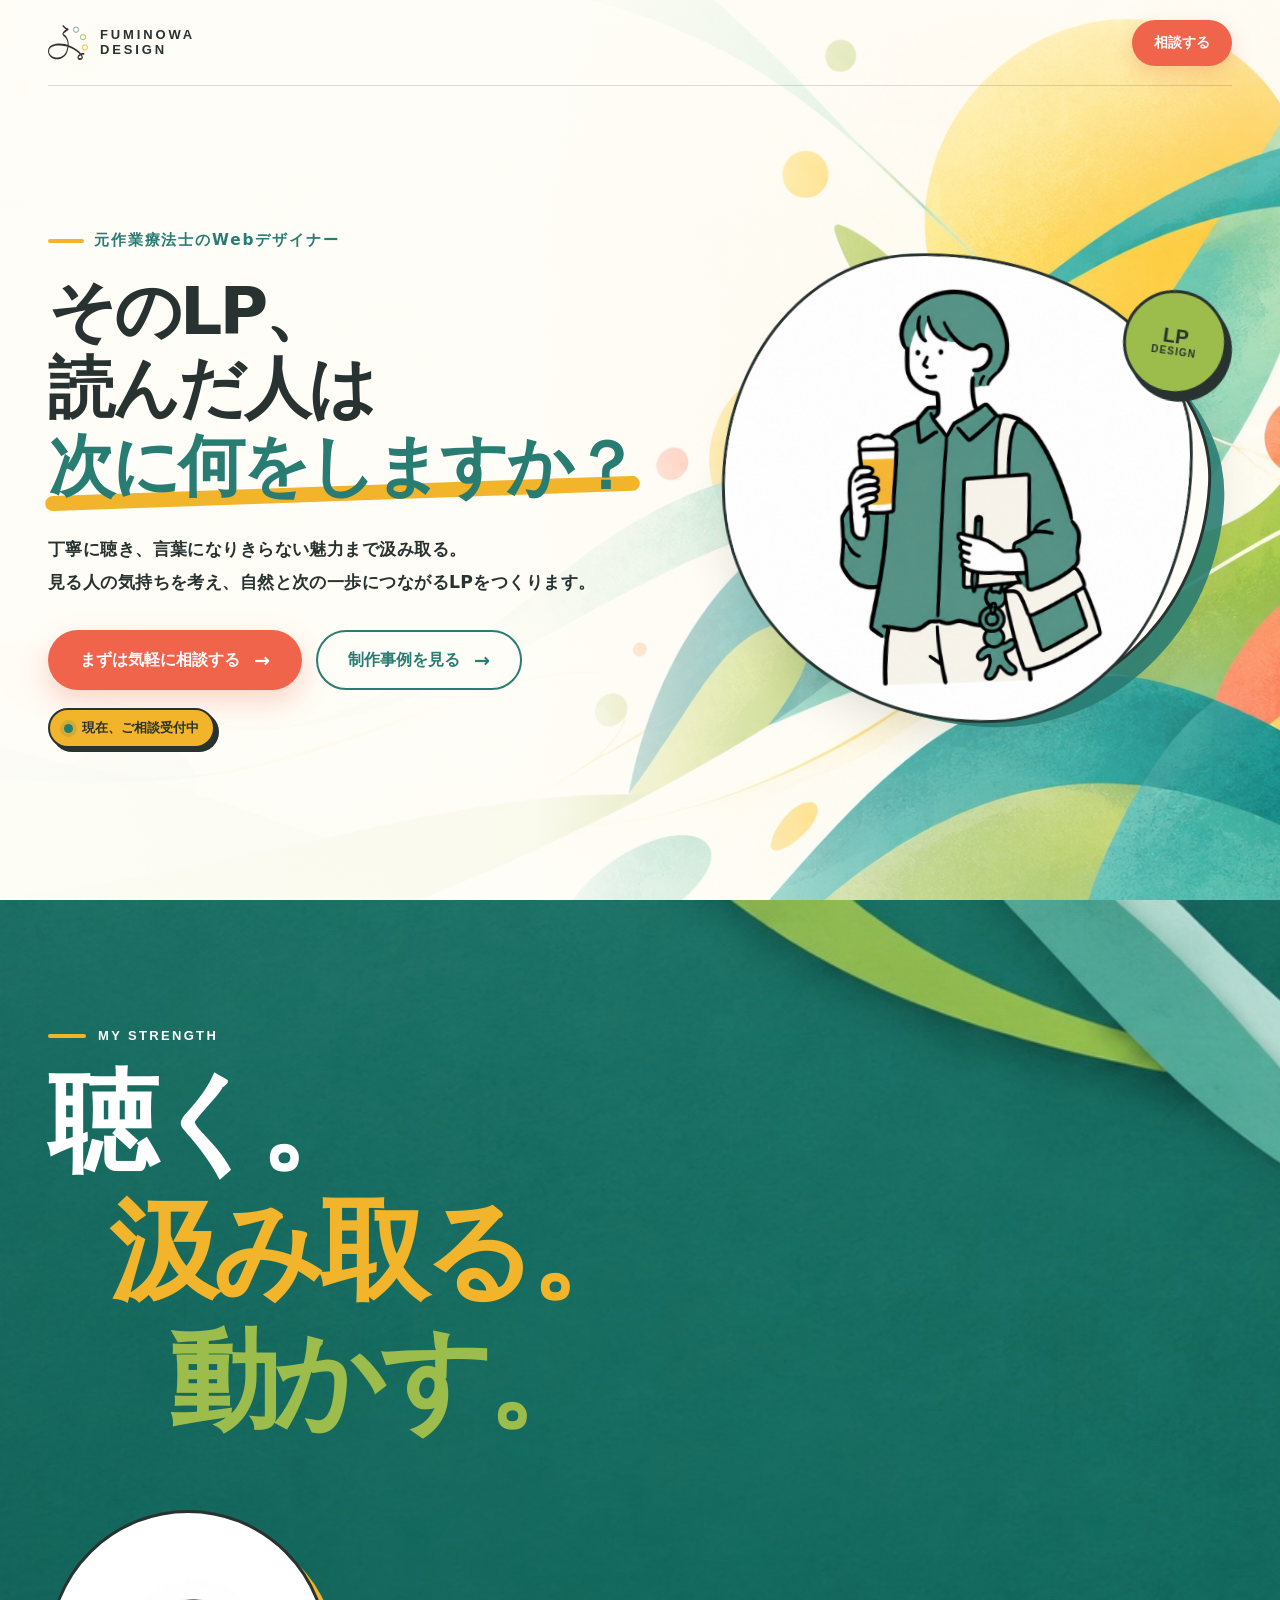
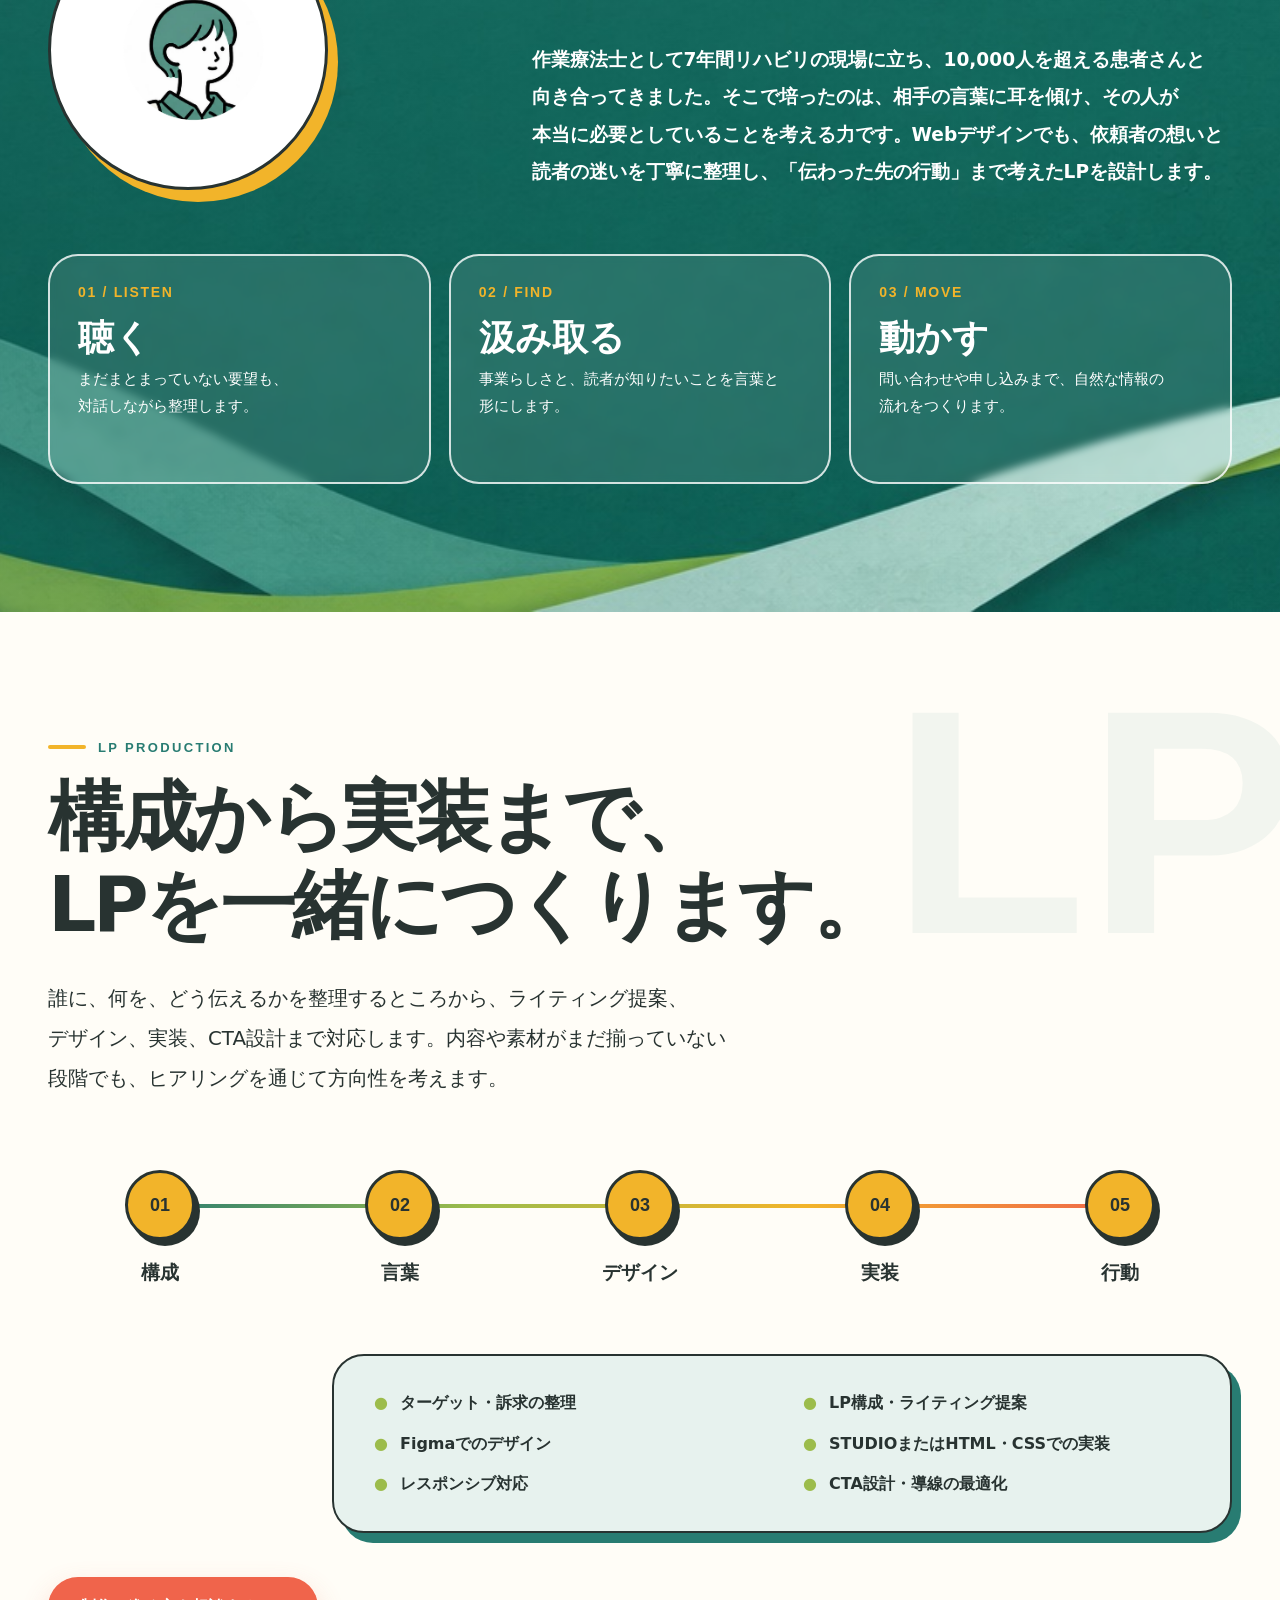
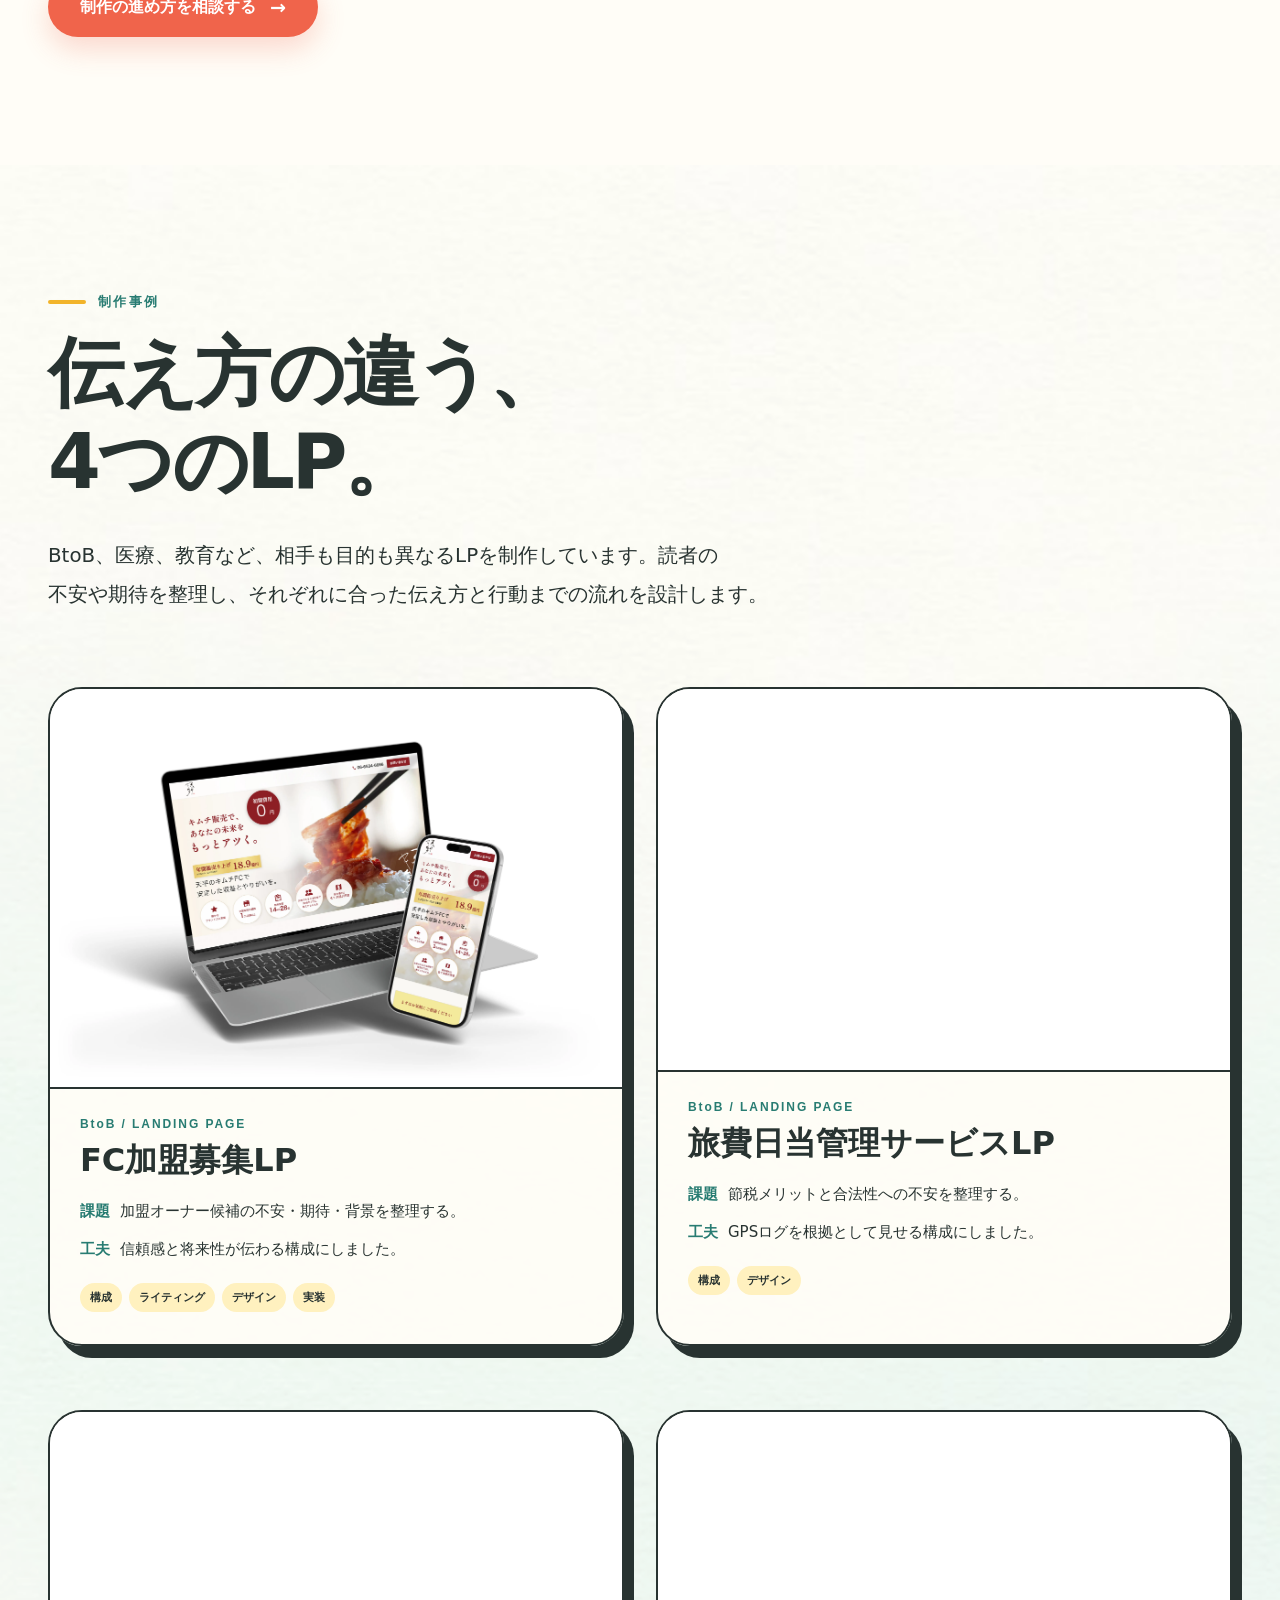
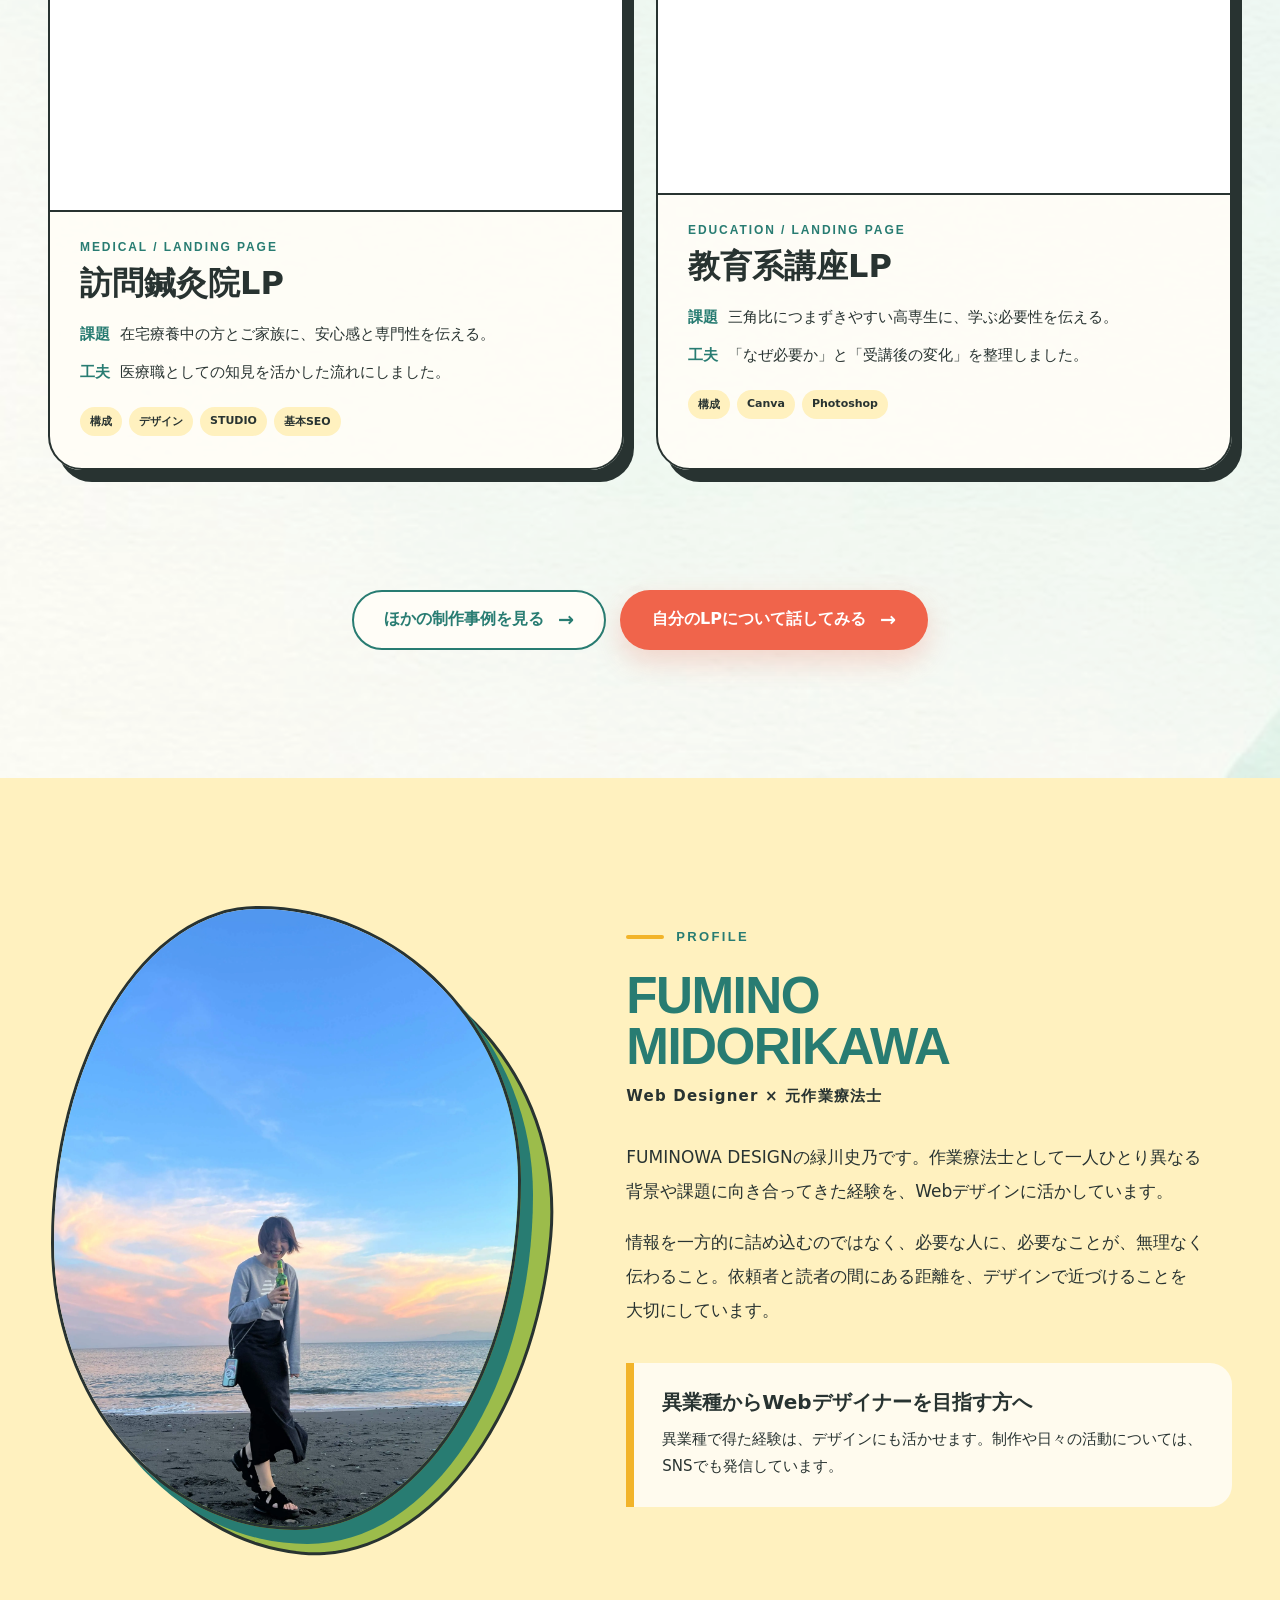
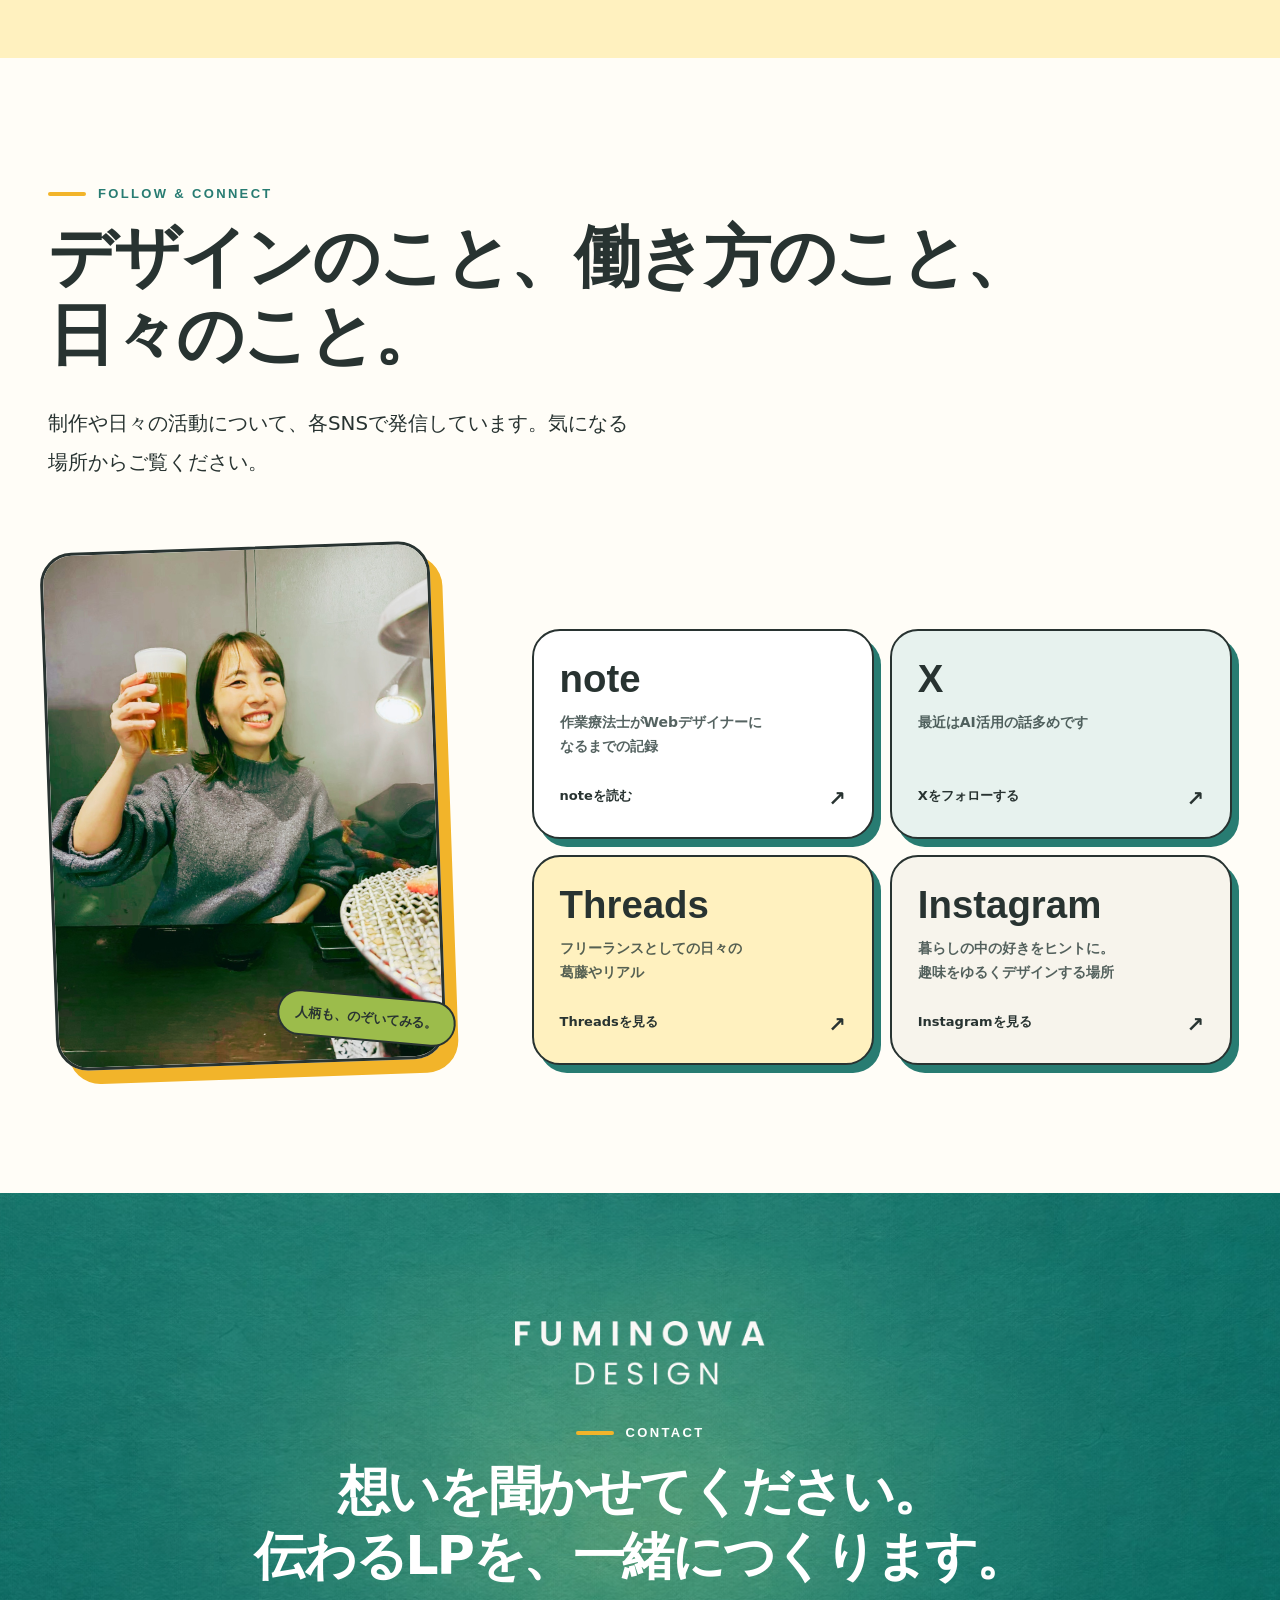
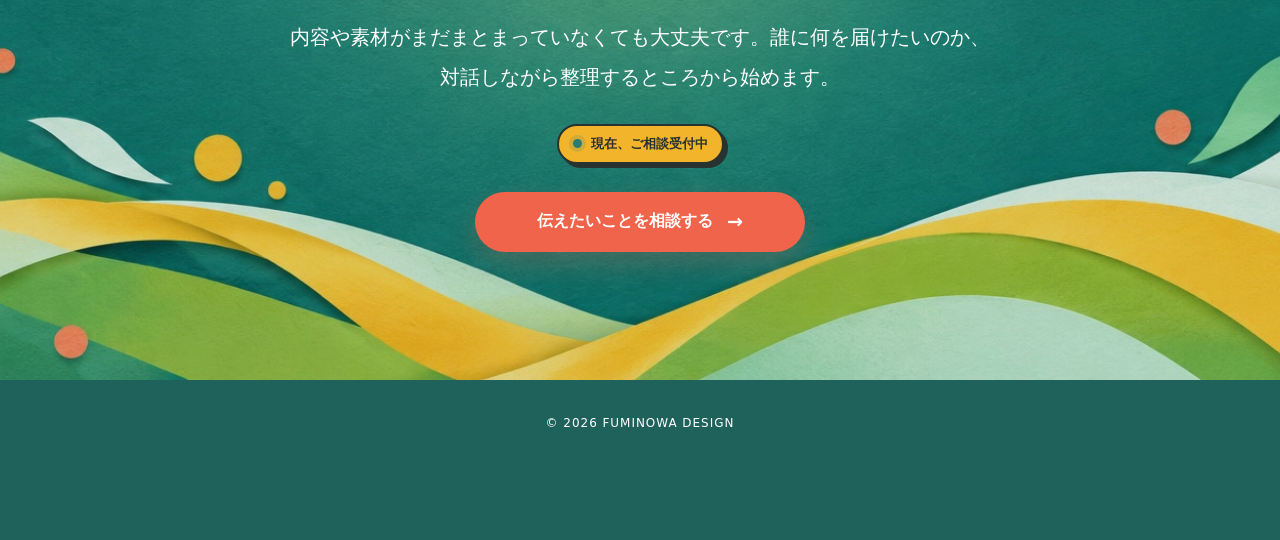
==== commit d4568b3a: "LPのコピー・制作事例・アニメーションを改善" ====
--- a/lp/index.html
+++ b/lp/index.html
@@ -42,6 +42,26 @@
     a { color: inherit; }
     img { display: block; max-width: 100%; }
 
+    /* Japanese line wrapping: keep phrases intact and avoid short final lines. */
+    :where(h1, h2, h3, p, li, .button, .header-cta, .section-cta, .availability, .social-card__copy, .social-card__action, .social-photo-note, .floating-cta a) {
+      line-break: strict;
+      overflow-wrap: normal;
+    }
+
+    :where(h1, h2, h3) { text-wrap: balance; }
+
+    :where(p, li, .button, .header-cta, .section-cta, .availability, .social-card__copy, .social-card__action, .social-photo-note, .floating-cta a) {
+      text-wrap: pretty;
+    }
+
+    @supports (word-break: auto-phrase) {
+      :where(h1, h2, h3, p, li, .button, .header-cta, .section-cta, .availability, .social-card__copy, .social-card__action, .social-photo-note, .floating-cta a) {
+        word-break: auto-phrase;
+      }
+    }
+
+    .keep-together { white-space: nowrap; }
+
     .first-view {
       position: relative;
       isolation: isolate;
@@ -66,8 +86,8 @@
       inset: 0;
       z-index: -2;
       background:
-        linear-gradient(90deg, rgba(255, 253, 247, .98) 0%, rgba(255, 253, 247, .9) 42%, rgba(255, 253, 247, .26) 70%, rgba(255, 253, 247, .08) 100%),
-        linear-gradient(180deg, rgba(255, 253, 247, .72) 0%, transparent 28%);
+        linear-gradient(90deg, rgba(255, 253, 247, .99) 0%, rgba(255, 253, 247, .94) 42%, rgba(255, 253, 247, .3) 70%, rgba(255, 253, 247, .08) 100%),
+        linear-gradient(180deg, rgba(255, 253, 247, .6) 0%, transparent 28%);
     }
 
     .site-header {
@@ -167,6 +187,9 @@
       line-height: 1.16;
       letter-spacing: -.045em;
     }
+
+    .hero__title--question { font-size: clamp(48px, 5.2vw, 70px); }
+    .hero__title--question .hero__title-line { white-space: nowrap; }
 
     .hero__title-line { display: block; }
 
@@ -334,6 +357,21 @@
       animation: enter .72s var(--ease) both;
     }
 
+    .is-ready .hero__title { animation: none; }
+
+    .is-ready .hero__title-line {
+      animation: hero-line-enter .62s var(--ease) both;
+    }
+
+    .is-ready .hero__title-line:nth-child(1) { animation-delay: .08s; }
+    .is-ready .hero__title-line:nth-child(2) { animation-delay: .18s; }
+    .is-ready .hero__title-line:nth-child(3) { animation-delay: .28s; }
+
+    .is-ready .hero__portrait {
+      animation: hero-float .8s ease-in-out 1s infinite alternate;
+      will-change: transform;
+    }
+
     .is-ready .hero__copy > :nth-child(2) { animation-delay: .07s; }
     .is-ready .hero__copy > :nth-child(3) { animation-delay: .14s; }
     .is-ready .hero__copy > :nth-child(4) { animation-delay: .21s; }
@@ -345,6 +383,16 @@
       to { opacity: 1; transform: translateY(0); }
     }
 
+    @keyframes hero-line-enter {
+      from { opacity: 0; transform: translateY(18px); }
+      to { opacity: 1; transform: translateY(0); }
+    }
+
+    @keyframes hero-float {
+      from { transform: translateY(0) rotate(-2deg); }
+      to { transform: translateY(-4px) rotate(-2deg); }
+    }
+
     @media (max-width: 900px) {
       .site-header { width: min(100% - 48px, 1340px); }
 
@@ -354,13 +402,14 @@
       }
 
       .hero__title { font-size: clamp(52px, 8.4vw, 76px); }
+      .hero__title--question { font-size: clamp(46px, 6.4vw, 58px); }
       .button { min-height: 56px; padding-inline: 24px; }
       .visual-sticker { width: 84px; font-size: 17px; }
     }
 
     @media (max-width: 680px) {
       .first-view::before {
-        background: linear-gradient(180deg, rgba(255, 253, 247, .97) 0%, rgba(255, 253, 247, .88) 54%, rgba(255, 253, 247, .16) 100%);
+        background: linear-gradient(180deg, rgba(255, 253, 247, .985) 0%, rgba(255, 253, 247, .92) 54%, rgba(255, 253, 247, .18) 100%);
       }
 
       .site-header {
@@ -392,6 +441,8 @@
         letter-spacing: -.05em;
       }
 
+      .hero__title--question { font-size: clamp(34px, 10vw, 42px); }
+
       .hero__title-accent { white-space: normal; }
       .mobile-break { display: initial; }
 
@@ -429,6 +480,7 @@
       .brand__name { display: none; }
       .hero { gap: 18px; padding-top: 84px; }
       .hero__title { font-size: 49px; }
+      .hero__title--question { font-size: 38px; }
       .hero__lead { font-size: 14px; line-height: 1.68; }
       .hero__visual { width: min(63vw, 244px); }
     }
@@ -738,12 +790,17 @@
     }
 
     .work-card__image-wrap { overflow: hidden; border-bottom: 2px solid var(--ink); background: #fff; }
+    .work-card__image-button { display: block; width: 100%; padding: 0; border: 0; background: transparent; cursor: zoom-in; }
+    .work-card__image-button:focus-visible { outline-offset: -6px; }
     .work-card__image { width: 100%; height: auto; transition: transform .7s var(--ease); }
     .work-card:hover .work-card__image { transform: scale(1.025); }
     .work-card__body { padding: 28px 30px 32px; }
     .work-card__type { margin: 0 0 8px; color: var(--teal); font-family: Montserrat, Arial, sans-serif; font-size: 12px; font-weight: 900; letter-spacing: .16em; }
     .work-card h3 { margin: 0; font-size: clamp(24px, 2.5vw, 34px); line-height: 1.35; }
-    .work-card__text { margin: 16px 0 0; font-size: 15px; line-height: 1.85; }
+    .work-card__details { display: grid; gap: 10px; margin: 16px 0 0; }
+    .work-card__detail { display: grid; grid-template-columns: auto minmax(0, 1fr); gap: 10px; margin: 0; font-size: 15px; line-height: 1.85; }
+    .work-card__detail dt { margin: 0; color: var(--teal); font-weight: 900; }
+    .work-card__detail dd { margin: 0; }
     .work-tags { display: flex; flex-wrap: wrap; gap: 7px; margin: 20px 0 0; padding: 0; list-style: none; }
     .work-tags li { padding: 7px 10px; border-radius: 999px; background: #fff1bf; font-size: 11px; font-weight: 800; }
     .works .section-actions { margin-top: 120px; justify-content: center; }
@@ -763,6 +820,7 @@
 
     /* Social */
     .social { background: var(--paper); }
+    .social-title__line { display: inline; }
     .social .section-title { max-width: 1160px; font-size: clamp(42px, 5.2vw, 68px); }
     .social-layout { display: grid; grid-template-columns: minmax(250px, .72fr) minmax(0, 1.28fr); gap: clamp(42px, 7vw, 92px); align-items: end; margin-top: 64px; }
     .social-photo-wrap { position: relative; max-width: 390px; }
@@ -772,7 +830,8 @@
 
     .social-card {
       display: grid;
-      min-height: 180px;
+      grid-template-rows: auto 1fr auto;
+      min-height: 210px;
       padding: 26px;
       border: 2px solid var(--ink);
       border-radius: 28px;
@@ -788,7 +847,8 @@
     .social-card:nth-child(4) { background: #f7f4ec; }
     .social-card:hover { transform: translateY(-5px) rotate(-1deg); box-shadow: 11px 13px 0 var(--teal); }
     .social-card__name { font-family: Montserrat, Arial, sans-serif; font-size: clamp(26px, 3vw, 40px); font-weight: 900; }
-    .social-card__action { align-self: end; display: flex; justify-content: space-between; gap: 16px; margin-top: 28px; font-size: 13px; font-weight: 800; }
+    .social-card__copy { margin-top: 10px; color: rgba(31, 50, 47, .76); font-size: 14px; font-weight: 600; line-height: 1.7; }
+    .social-card__action { align-self: end; display: flex; justify-content: space-between; gap: 16px; margin-top: 14px; font-size: 13px; font-weight: 800; }
     .social-card__action::after { content: "↗"; font-size: 21px; }
 
     /* Final CTA */
@@ -829,19 +889,55 @@
     .floating-cta a { display: flex; align-items: center; justify-content: center; gap: 12px; width: 62px; min-height: 286px; padding: 20px 0; border: 3px solid var(--ink); border-right: 0; border-radius: 30px 0 0 30px; color: #fff; background: var(--coral); box-shadow: -7px 8px 0 var(--ink); font-size: 14px; font-weight: 900; line-height: 1.5; text-decoration: none; writing-mode: vertical-rl; }
     .floating-cta a::after { content: "↗"; font-size: 18px; }
 
+    /* Work image modal */
+    .image-modal {
+      position: fixed;
+      inset: 0;
+      z-index: 1000;
+      display: grid;
+      place-items: center;
+      padding: 24px;
+      background: rgba(31, 50, 47, .88);
+    }
+
+    .image-modal[hidden] { display: none; }
+    .image-modal__dialog { position: relative; display: grid; place-items: center; width: min(100%, 1120px); max-height: calc(100svh - 48px); }
+    .image-modal__image { width: auto; max-width: 100%; height: auto; max-height: calc(100svh - 48px); border: 3px solid var(--ink); border-radius: 18px; background: #fff; box-shadow: 12px 14px 0 var(--ink); }
+    .image-modal__close {
+      position: absolute;
+      top: -18px;
+      right: -18px;
+      z-index: 1;
+      display: grid;
+      place-items: center;
+      width: 46px;
+      height: 46px;
+      padding: 0;
+      border: 3px solid var(--ink);
+      border-radius: 50%;
+      color: var(--ink);
+      background: var(--paper);
+      box-shadow: 4px 5px 0 var(--ink);
+      font: inherit;
+      font-size: 28px;
+      line-height: 1;
+      cursor: pointer;
+    }
+
+    body.has-open-modal { overflow: hidden; }
+
     /* Scroll reveals */
-    .reveal { opacity: 1; transform: none; transition: opacity .7s var(--ease), transform .7s var(--ease); }
+    .reveal { opacity: 1; transform: none; transition: opacity .65s var(--ease), transform .65s var(--ease); }
     .has-observer .reveal { opacity: 0; transform: translateY(30px); }
     .has-observer .reveal.is-visible { opacity: 1; transform: translateY(0); }
 
     .has-observer .strengths__title.reveal span {
       opacity: 0;
-      filter: blur(6px);
       transform: translateX(-72px) rotate(-3deg) scale(.9);
-      transition: opacity .72s var(--ease), filter .72s var(--ease), transform .9s var(--ease);
-    }
-
-    .has-observer .strengths__title.reveal.is-visible span { opacity: 1; filter: blur(0); transform: none; }
+      transition: opacity .65s var(--ease), transform .65s var(--ease);
+    }
+
+    .has-observer .strengths__title.reveal.is-visible span { opacity: 1; transform: none; }
     .has-observer .strengths__title.reveal.is-visible span:nth-child(1) { transition-delay: .04s; }
     .has-observer .strengths__title.reveal.is-visible span:nth-child(2) { transition-delay: .18s; }
     .has-observer .strengths__title.reveal.is-visible span:nth-child(3) { transition-delay: .34s; }
@@ -885,6 +981,7 @@
       .works-grid { grid-template-columns: 1fr; gap: 32px; margin-top: 48px; }
       .work-card { border-radius: 26px; box-shadow: 7px 8px 0 var(--ink); }
       .work-card__body { padding: 23px 22px 26px; }
+      .work-card__detail { grid-template-columns: 1fr; gap: 2px; }
       .works .section-actions { margin-top: 46px; }
 
       .profile-layout { gap: 52px; }
@@ -896,22 +993,34 @@
       .social-photo-wrap { width: min(74vw, 280px); margin-inline: auto; }
       .social-photo-note { right: -12px; bottom: 18px; font-size: 11px; }
       .social-grid { grid-template-columns: 1fr; }
-      .social-card { min-height: 138px; padding: 22px; }
+      .social-card { min-height: 178px; padding: 22px; }
 
       .final-contact { min-height: 720px; }
       .final-contact .section-inner { width: calc(100% - 40px); margin-inline: auto; }
-      .final-contact .section-title, .social .section-title { font-size: clamp(36px, 10vw, 46px); }
+      .final-contact .section-title { font-size: clamp(33px, 8.8vw, 40px); line-height: 1.3; }
       .final-contact__title-line { white-space: normal; }
+      .social .section-title { font-size: clamp(32px, 8.5vw, 38px); line-height: 1.35; letter-spacing: -.04em; }
+      .social-title__line { display: block; white-space: nowrap; }
+      .social-title__desktop-break { display: none; }
       .final-contact__logo { margin-bottom: 30px; }
       .site-footer { padding: 30px 20px 110px; }
 
       .floating-cta { left: auto; right: 0; bottom: auto; }
       .floating-cta a { width: 52px; min-height: 248px; padding: 16px 0; border-radius: 25px 0 0 25px; box-shadow: -5px 6px 0 var(--ink); font-size: 12px; }
+      .image-modal { padding: 16px; }
+      .image-modal__dialog { max-height: calc(100svh - 32px); }
+      .image-modal__image { max-height: calc(100svh - 32px); border-radius: 12px; box-shadow: 7px 8px 0 var(--ink); }
+      .image-modal__close { top: 8px; right: 8px; width: 42px; height: 42px; font-size: 25px; }
     }
 
     @media (prefers-reduced-motion: reduce) {
+      .is-ready .hero__copy > *,
+      .is-ready .hero__title-line,
+      .is-ready .hero__visual { animation: none !important; opacity: 1 !important; transform: none !important; }
+      .is-ready .hero__portrait { animation: none !important; transform: rotate(-2deg) !important; will-change: auto; }
+      .reveal { transition: none !important; }
       .has-observer .reveal { opacity: 1 !important; transform: none !important; }
-      .has-observer .strengths__title.reveal span { opacity: 1 !important; filter: none !important; transform: none !important; transition: none !important; }
+      .has-observer .strengths__title.reveal span { opacity: 1 !important; transform: none !important; transition: none !important; }
     }
   </style>
 </head>
@@ -931,14 +1040,15 @@
       <div class="hero">
         <div class="hero__copy">
           <p class="eyebrow">元作業療法士のWebデザイナー</p>
-          <h1 class="hero__title" id="hero-title">
-            <span class="hero__title-line">その想いを、</span>
-            <span class="hero__title-line hero__title-accent">行動に変える<span class="mobile-break"><br></span>LPへ。</span>
+          <h1 class="hero__title hero__title--question" id="hero-title">
+            <span class="hero__title-line">そのLP、</span>
+            <span class="hero__title-line">読んだ人は</span>
+            <span class="hero__title-line hero__title-accent">次に何をしますか？</span>
           </h1>
           <p class="hero__lead">丁寧に聴き、言葉になりきらない魅力まで汲み取る。<br>見る人の気持ちを考え、自然と次の一歩につながるLPをつくります。</p>
           <div class="hero__actions">
-            <a class="button button--primary js-inline-cta" href="https://fuminowa-design.com/contact">LP制作について相談する</a>
-            <a class="button button--secondary" href="#works">制作実績を見る</a>
+            <a class="button button--primary js-inline-cta" href="https://fuminowa-design.com/contact">まずは気軽に相談する</a>
+            <a class="button button--secondary" href="#works">制作事例を見る</a>
           </div>
           <div class="availability">現在、ご相談受付中</div>
         </div>
@@ -1009,7 +1119,7 @@
         </ul>
 
         <div class="section-actions reveal">
-          <a class="section-cta js-inline-cta" href="https://fuminowa-design.com/contact">LP制作について相談する</a>
+          <a class="section-cta js-inline-cta" href="https://fuminowa-design.com/contact">制作の進め方を相談する</a>
         </div>
       </div>
     </section>
@@ -1017,55 +1127,55 @@
     <section class="content-section works" id="works" aria-labelledby="works-title">
       <img class="generated-bg" src="img/works-bg-publish.jpg" alt="" aria-hidden="true" width="1983" height="793" loading="lazy" decoding="async">
       <div class="section-inner">
-        <p class="section-kicker">Selected Works</p>
+        <p class="section-kicker">制作事例</p>
         <h2 class="section-title reveal" id="works-title">伝え方の違う、<br>4つのLP。</h2>
-        <p class="section-lead reveal">BtoB、医療、教育など、相手も目的も異なるLPを制作しています。読者の不安や期待を整理し、それぞれに合った伝え方と行動までの流れを設計します。</p>
+        <p class="section-lead reveal">BtoB、医療、教育など、相手も目的も異なるLPを制作しています。読者の不安や期待を整理し、それぞれに合った伝え方と行動までの流れを<span class="keep-together">設計します。</span></p>
 
         <div class="works-grid">
           <article class="work-card reveal">
-            <div class="work-card__image-wrap"><img class="work-card__image" src="img/work-tenpei 2.webp" alt="FC加盟募集ランディングページの制作実績" width="5000" height="3476" loading="lazy" decoding="async"></div>
+            <div class="work-card__image-wrap"><button class="work-card__image-button" type="button" data-image-modal-trigger aria-label="FC加盟募集LPの画像を拡大表示"><img class="work-card__image" src="img/work-tenpei 2.webp" alt="FC加盟募集ランディングページの制作実績" width="5000" height="3476" loading="lazy" decoding="async"></button></div>
             <div class="work-card__body">
               <p class="work-card__type">BtoB / LANDING PAGE</p>
               <h3>FC加盟募集LP</h3>
-              <p class="work-card__text">加盟オーナー候補の不安・期待・背景を踏まえ、ビジネスとしての信頼感と将来性が伝わる構成を設計しました。</p>
+              <dl class="work-card__details"><div class="work-card__detail"><dt>課題</dt><dd>加盟オーナー候補の不安・期待・背景を整理する。</dd></div><div class="work-card__detail"><dt>工夫</dt><dd>信頼感と将来性が伝わる構成にしました。</dd></div></dl>
               <ul class="work-tags"><li>構成</li><li>ライティング</li><li>デザイン</li><li>実装</li></ul>
             </div>
           </article>
 
           <article class="work-card reveal">
-            <div class="work-card__image-wrap"><img class="work-card__image" src="img/work-logtrack.webp" alt="旅費日当管理サービスのランディングページ制作実績" width="2053" height="1366" loading="lazy" decoding="async"></div>
+            <div class="work-card__image-wrap"><button class="work-card__image-button" type="button" data-image-modal-trigger aria-label="旅費日当管理サービスLPの画像を拡大表示"><img class="work-card__image" src="img/work-logtrack.webp" alt="旅費日当管理サービスのランディングページ制作実績" width="2053" height="1366" loading="lazy" decoding="async"></button></div>
             <div class="work-card__body">
               <p class="work-card__type">BtoB / LANDING PAGE</p>
               <h3>旅費日当管理サービスLP</h3>
-              <p class="work-card__text">黒字企業の経営者に向け、節税メリットと合法性への不安を整理し、GPSログを根拠として見せる構成にしました。</p>
+              <dl class="work-card__details"><div class="work-card__detail"><dt>課題</dt><dd>節税メリットと合法性への不安を整理する。</dd></div><div class="work-card__detail"><dt>工夫</dt><dd>GPSログを根拠として見せる構成にしました。</dd></div></dl>
               <ul class="work-tags"><li>構成</li><li>デザイン</li></ul>
             </div>
           </article>
 
           <article class="work-card reveal">
-            <div class="work-card__image-wrap"><img class="work-card__image" src="img/work-yomogi.webp" alt="訪問鍼灸院ランディングページの制作実績" width="5000" height="3476" loading="lazy" decoding="async"></div>
+            <div class="work-card__image-wrap"><button class="work-card__image-button" type="button" data-image-modal-trigger aria-label="訪問鍼灸院LPの画像を拡大表示"><img class="work-card__image" src="img/work-yomogi.webp" alt="訪問鍼灸院ランディングページの制作実績" width="5000" height="3476" loading="lazy" decoding="async"></button></div>
             <div class="work-card__body">
               <p class="work-card__type">MEDICAL / LANDING PAGE</p>
               <h3>訪問鍼灸院LP</h3>
-              <p class="work-card__text">在宅療養中の方とご家族に向け、医療職としての知見を活かし、安心感と専門性が伝わる流れを設計しました。</p>
+              <dl class="work-card__details"><div class="work-card__detail"><dt>課題</dt><dd>在宅療養中の方とご家族に、安心感と専門性を伝える。</dd></div><div class="work-card__detail"><dt>工夫</dt><dd>医療職としての知見を活かした流れにしました。</dd></div></dl>
               <ul class="work-tags"><li>構成</li><li>デザイン</li><li>STUDIO</li><li>基本SEO</li></ul>
             </div>
           </article>
 
           <article class="work-card reveal">
-            <div class="work-card__image-wrap"><img class="work-card__image" src="img/work-sankakuhi.webp" alt="三角比講座ランディングページの制作実績" width="2053" height="1366" loading="lazy" decoding="async"></div>
+            <div class="work-card__image-wrap"><button class="work-card__image-button" type="button" data-image-modal-trigger aria-label="教育系講座LPの画像を拡大表示"><img class="work-card__image" src="img/work-sankakuhi.webp" alt="三角比講座ランディングページの制作実績" width="2053" height="1366" loading="lazy" decoding="async"></button></div>
             <div class="work-card__body">
               <p class="work-card__type">EDUCATION / LANDING PAGE</p>
               <h3>教育系講座LP</h3>
-              <p class="work-card__text">三角比につまずきやすい高専生に向け、「なぜ必要か」と「受講後の変化」を整理しました。</p>
+              <dl class="work-card__details"><div class="work-card__detail"><dt>課題</dt><dd>三角比につまずきやすい高専生に、学ぶ必要性を伝える。</dd></div><div class="work-card__detail"><dt>工夫</dt><dd>「なぜ必要か」と「受講後の変化」を整理しました。</dd></div></dl>
               <ul class="work-tags"><li>構成</li><li>Canva</li><li>Photoshop</li></ul>
             </div>
           </article>
         </div>
 
         <div class="section-actions reveal">
-          <a class="section-cta section-cta--outline" href="https://fuminowa-design.com/works">ほかの制作実績を見る</a>
-          <a class="section-cta js-inline-cta" href="https://fuminowa-design.com/contact">自分のLPについて相談する</a>
+          <a class="section-cta section-cta--outline" href="https://fuminowa-design.com/works">ほかの制作事例を見る</a>
+          <a class="section-cta js-inline-cta" href="https://fuminowa-design.com/contact">自分のLPについて話してみる</a>
         </div>
       </div>
     </section>
@@ -1095,7 +1205,7 @@
     <section class="content-section social" id="social" aria-labelledby="social-title">
       <div class="section-inner">
         <p class="section-kicker">Follow &amp; Connect</p>
-        <h2 class="section-title reveal" id="social-title">デザインのこと、働き方のこと、<br>日々のこと。</h2>
+        <h2 class="section-title reveal" id="social-title"><span class="social-title__line">デザインのこと、</span><span class="social-title__line">働き方のこと、</span><br class="social-title__desktop-break"><span class="social-title__line">日々のこと。</span></h2>
         <p class="section-lead reveal">制作や日々の活動について、各SNSで発信しています。気になる場所からご覧ください。</p>
 
         <div class="social-layout">
@@ -1107,18 +1217,22 @@
           <nav class="social-grid" aria-label="SNSリンク">
             <a class="social-card reveal" href="https://note.com/fumino_max">
               <span class="social-card__name">note</span>
+              <span class="social-card__copy">作業療法士がWebデザイナーに<br>なるまでの記録</span>
               <span class="social-card__action">noteを読む</span>
             </a>
             <a class="social-card reveal" href="https://x.com/Nobeer_Nolifumi">
               <span class="social-card__name">X</span>
+              <span class="social-card__copy">最近はAI活用の話多めです</span>
               <span class="social-card__action">Xをフォローする</span>
             </a>
             <a class="social-card reveal" href="https://www.threads.com/@fumino.23max?hl=ja">
               <span class="social-card__name">Threads</span>
+              <span class="social-card__copy">フリーランスとしての日々の<br>葛藤やリアル</span>
               <span class="social-card__action">Threadsを見る</span>
             </a>
             <a class="social-card reveal" href="https://www.instagram.com/fumino.23max/">
               <span class="social-card__name">Instagram</span>
+              <span class="social-card__copy">暮らしの中の好きをヒントに。<br>趣味をゆるくデザインする場所</span>
               <span class="social-card__action">Instagramを見る</span>
             </a>
           </nav>
@@ -1131,11 +1245,11 @@
       <div class="section-inner final-contact__inner">
         <img class="final-contact__logo reveal" src="img/logo3.png" alt="FUMINOWA DESIGN" width="288" height="74" loading="lazy" decoding="async">
         <p class="section-kicker" style="justify-content:center;color:#fff;">Contact</p>
-        <h2 class="section-title reveal" id="contact-title"><span class="final-contact__title-line">想いを聞かせてください。</span><span class="final-contact__title-line">伝わるLPを、一緒につくります。</span></h2>
+        <h2 class="section-title reveal" id="contact-title"><span class="final-contact__title-line">想いを聞かせて<span class="mobile-break"><br></span>ください。</span><span class="final-contact__title-line">伝わるLPを、<span class="mobile-break"><br></span>一緒につくります。</span></h2>
         <p class="section-lead reveal">内容や素材がまだまとまっていなくても大丈夫です。誰に何を届けたいのか、対話しながら整理するところから始めます。</p>
         <div class="availability reveal">現在、ご相談受付中</div>
         <div class="section-actions reveal">
-          <a class="section-cta final-cta js-inline-cta" href="https://fuminowa-design.com/contact">LP制作について相談する</a>
+          <a class="section-cta final-cta js-inline-cta" href="https://fuminowa-design.com/contact">伝えたいことを相談する</a>
         </div>
       </div>
     </section>
@@ -1145,14 +1259,25 @@
     <p>© 2026 FUMINOWA DESIGN</p>
   </footer>
 
+  <div class="image-modal" data-image-modal hidden role="dialog" aria-modal="true" aria-label="制作事例の拡大画像">
+    <div class="image-modal__dialog">
+      <button class="image-modal__close" type="button" data-image-modal-close aria-label="拡大画像を閉じる">×</button>
+      <img class="image-modal__image" data-image-modal-image src="" alt="">
+    </div>
+  </div>
+
   <div class="floating-cta is-hidden" data-floating-cta>
-    <a href="https://fuminowa-design.com/contact">LP制作について相談する</a>
+    <a href="https://fuminowa-design.com/contact">LPの相談をしてみる</a>
   </div>
 
   <script>
     document.documentElement.classList.add('is-ready');
 
-    if ('IntersectionObserver' in window) {
+    const prefersReducedMotion = window.matchMedia('(prefers-reduced-motion: reduce)').matches;
+    document.querySelectorAll('.content-section .section-kicker, .content-section h2, .strength-point, .work-card, .social-card')
+      .forEach((element) => element.classList.add('reveal'));
+
+    if (!prefersReducedMotion && 'IntersectionObserver' in window) {
       document.documentElement.classList.add('has-observer');
       const revealObserver = new IntersectionObserver((entries) => {
         entries.forEach((entry) => {
@@ -1177,6 +1302,43 @@
     }, { threshold: 0.35 });
 
     document.querySelectorAll('.js-inline-cta').forEach((element) => ctaObserver.observe(element));
+
+    const imageModal = document.querySelector('[data-image-modal]');
+    const imageModalImage = document.querySelector('[data-image-modal-image]');
+    const imageModalClose = document.querySelector('[data-image-modal-close]');
+    let activeImageTrigger = null;
+
+    const openImageModal = (trigger) => {
+      const image = trigger.querySelector('img');
+      activeImageTrigger = trigger;
+      imageModalImage.src = image.currentSrc || image.src;
+      imageModalImage.alt = image.alt;
+      imageModal.hidden = false;
+      document.body.classList.add('has-open-modal');
+      imageModalClose.focus();
+    };
+
+    const closeImageModal = () => {
+      if (imageModal.hidden) return;
+      imageModal.hidden = true;
+      document.body.classList.remove('has-open-modal');
+      imageModalImage.src = '';
+      imageModalImage.alt = '';
+      activeImageTrigger?.focus();
+      activeImageTrigger = null;
+    };
+
+    document.querySelectorAll('[data-image-modal-trigger]').forEach((trigger) => {
+      trigger.addEventListener('click', () => openImageModal(trigger));
+    });
+
+    imageModalClose.addEventListener('click', closeImageModal);
+    imageModal.addEventListener('click', (event) => {
+      if (event.target === imageModal) closeImageModal();
+    });
+    document.addEventListener('keydown', (event) => {
+      if (event.key === 'Escape') closeImageModal();
+    });
   </script>
 </body>
 </html>
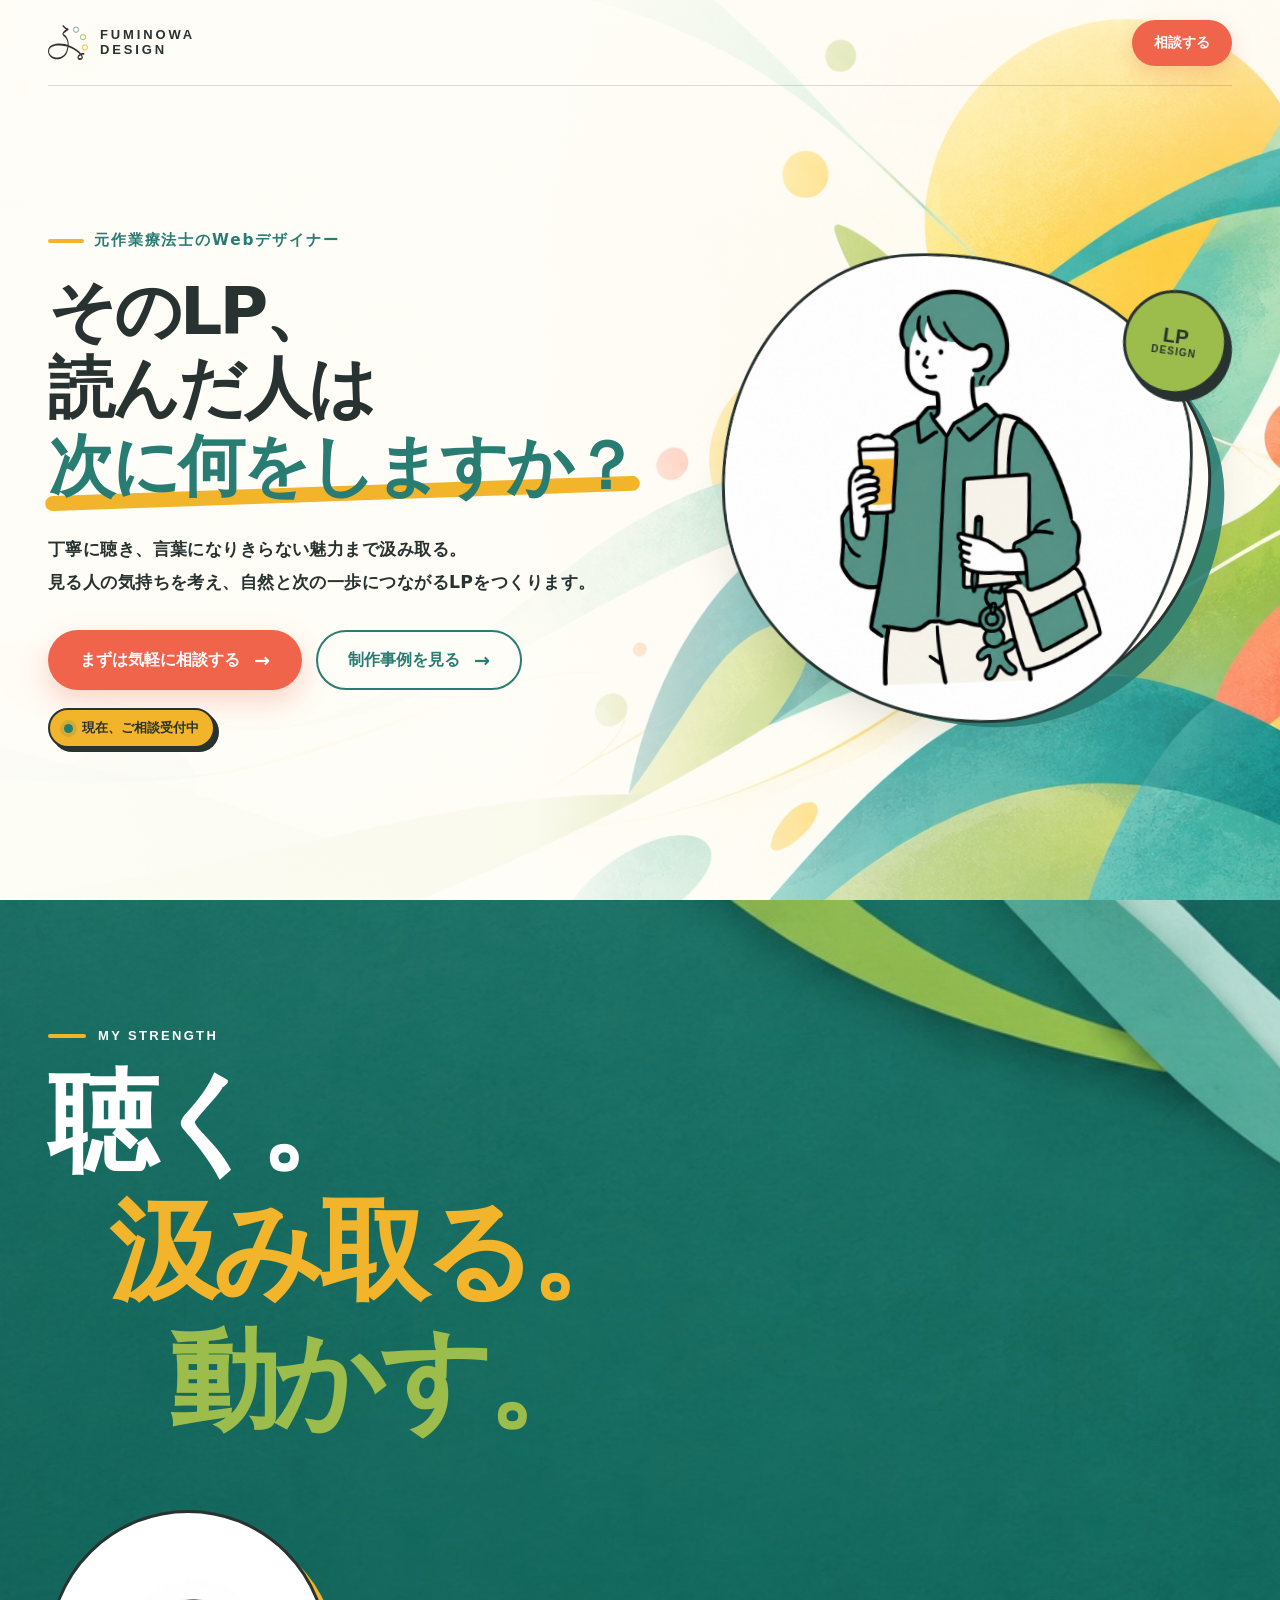
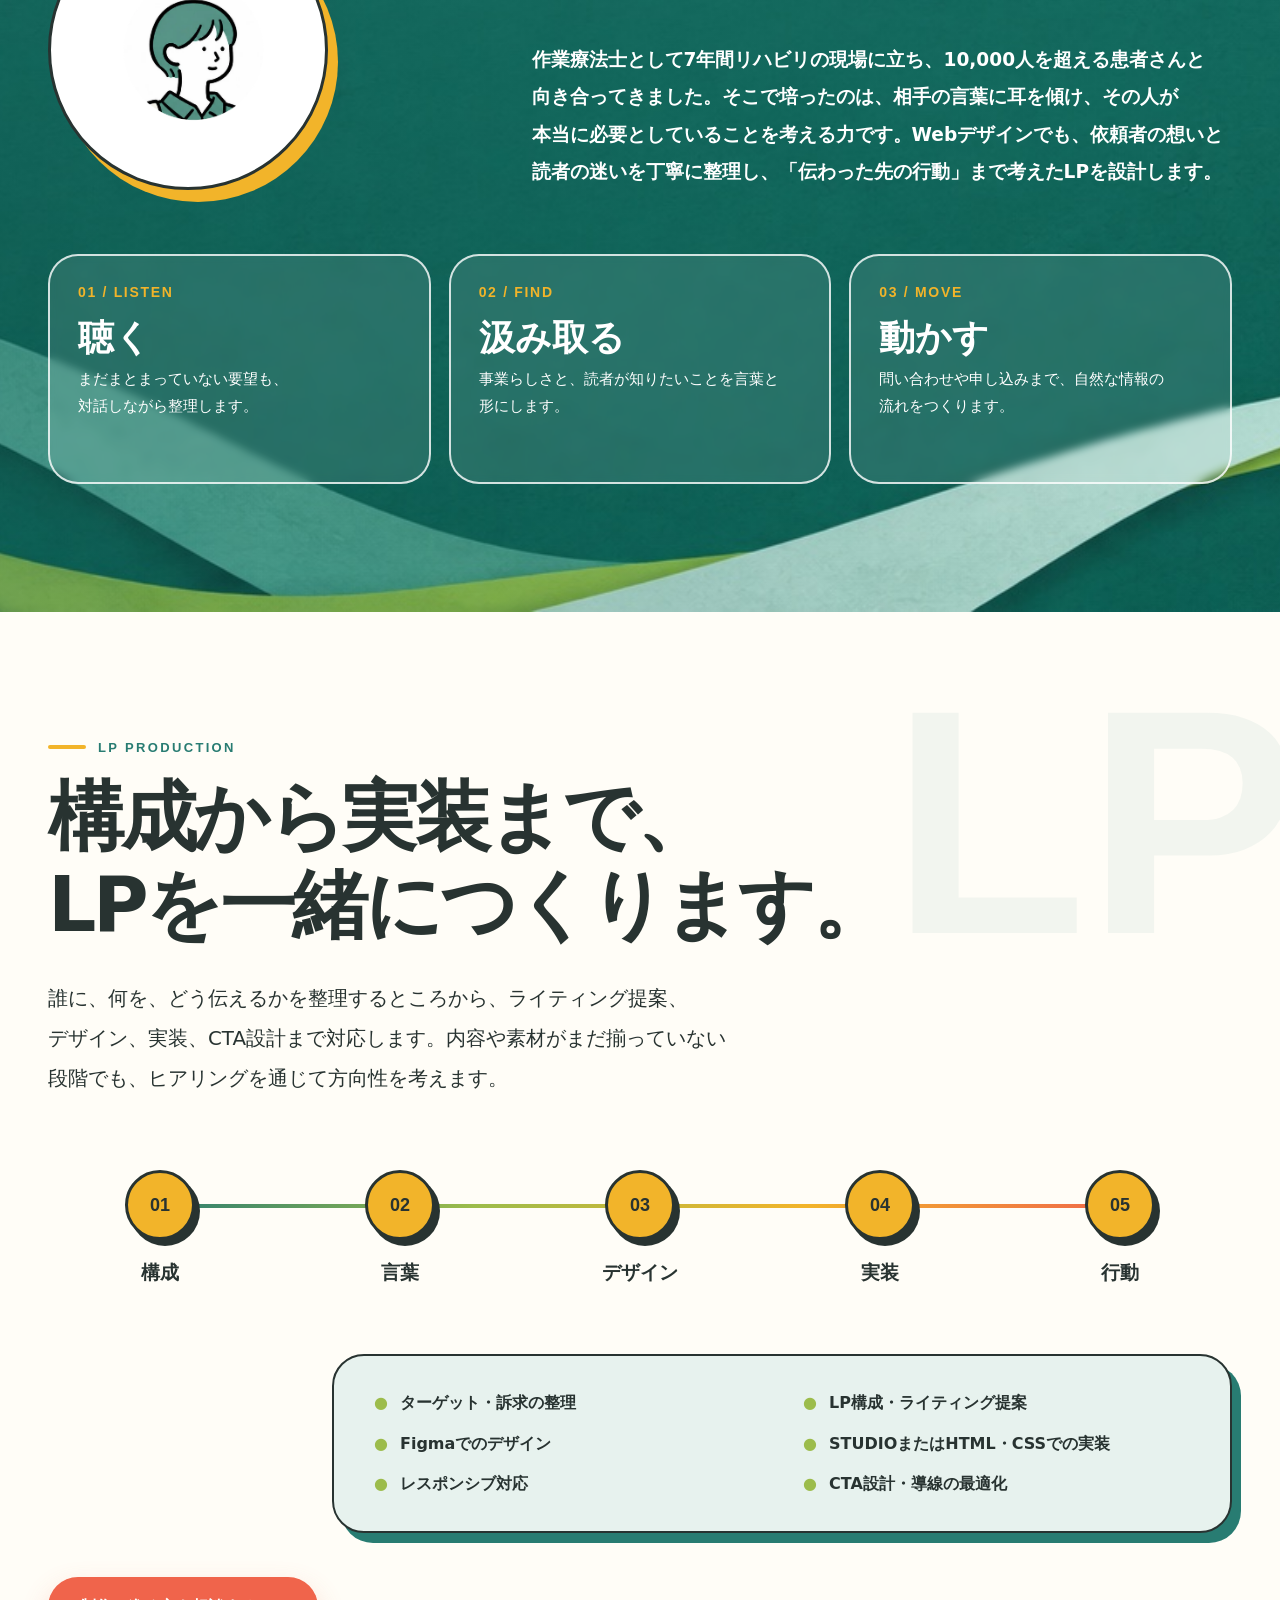
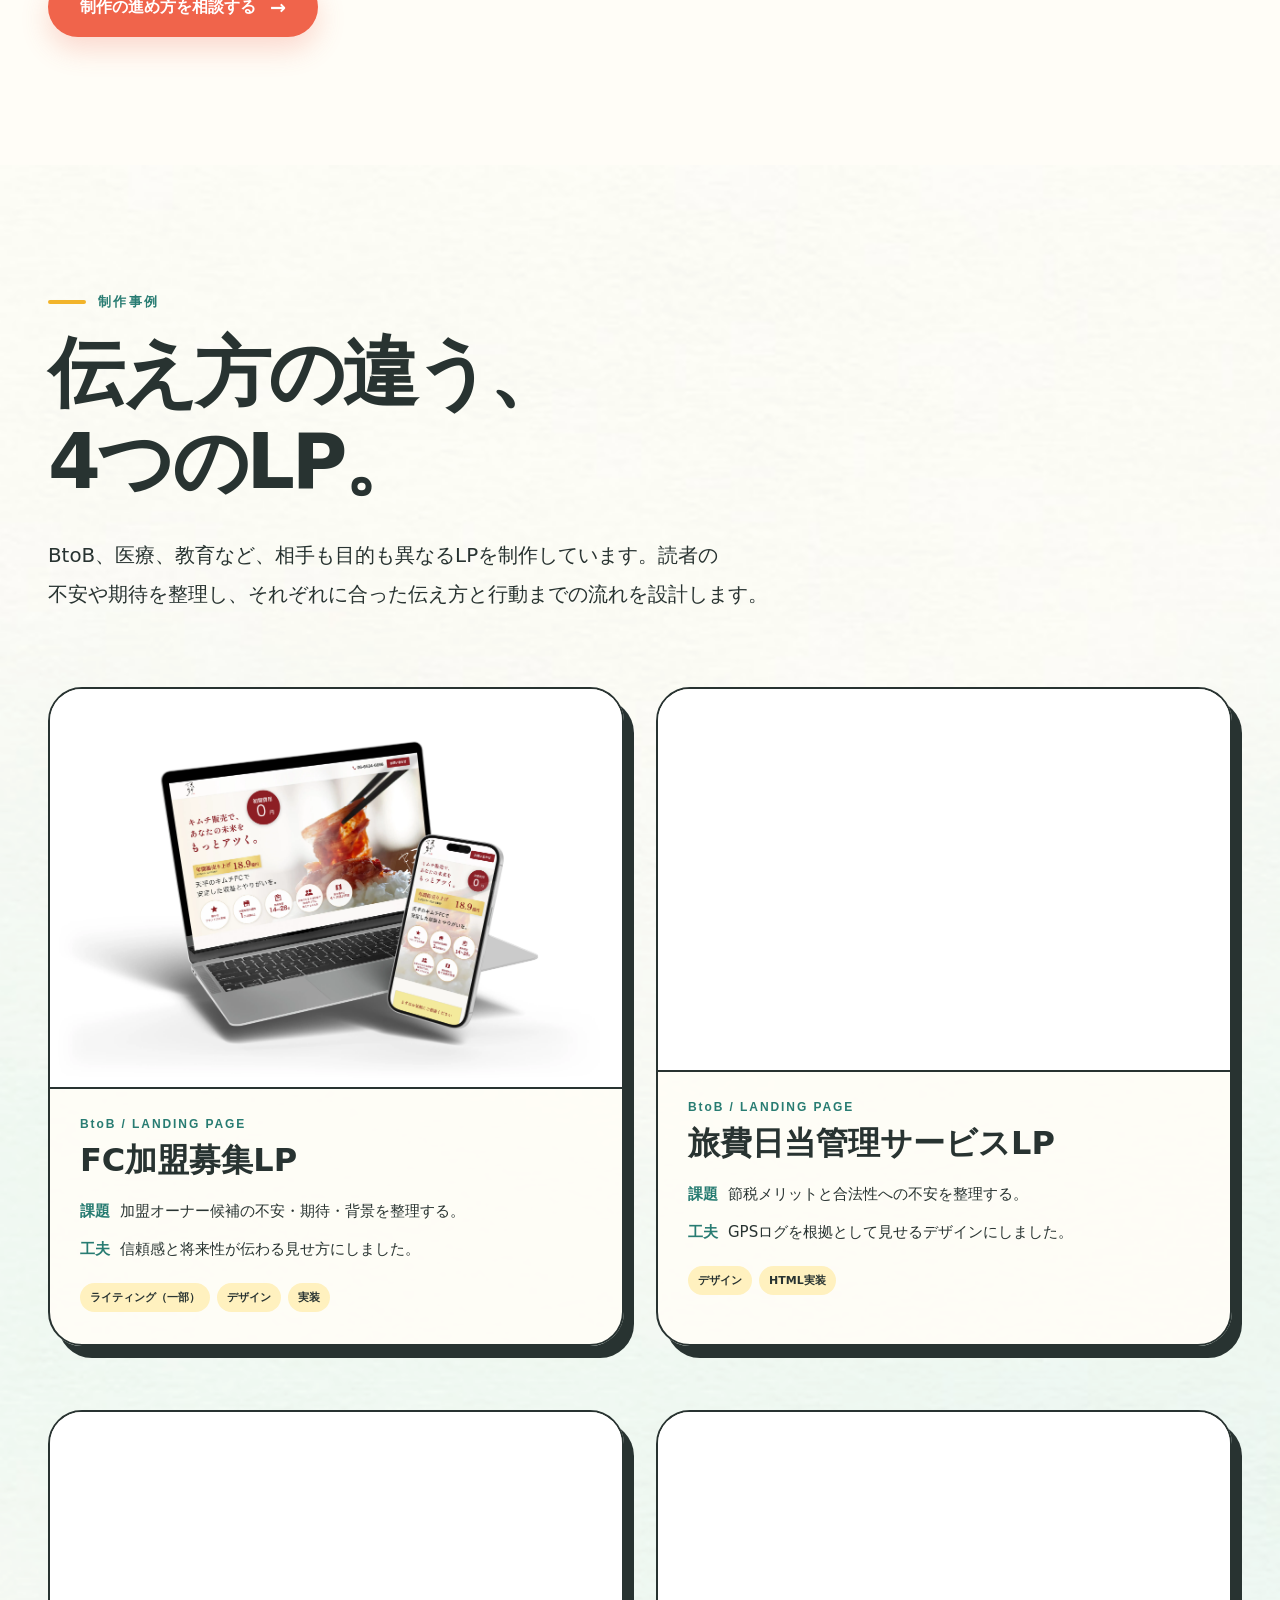
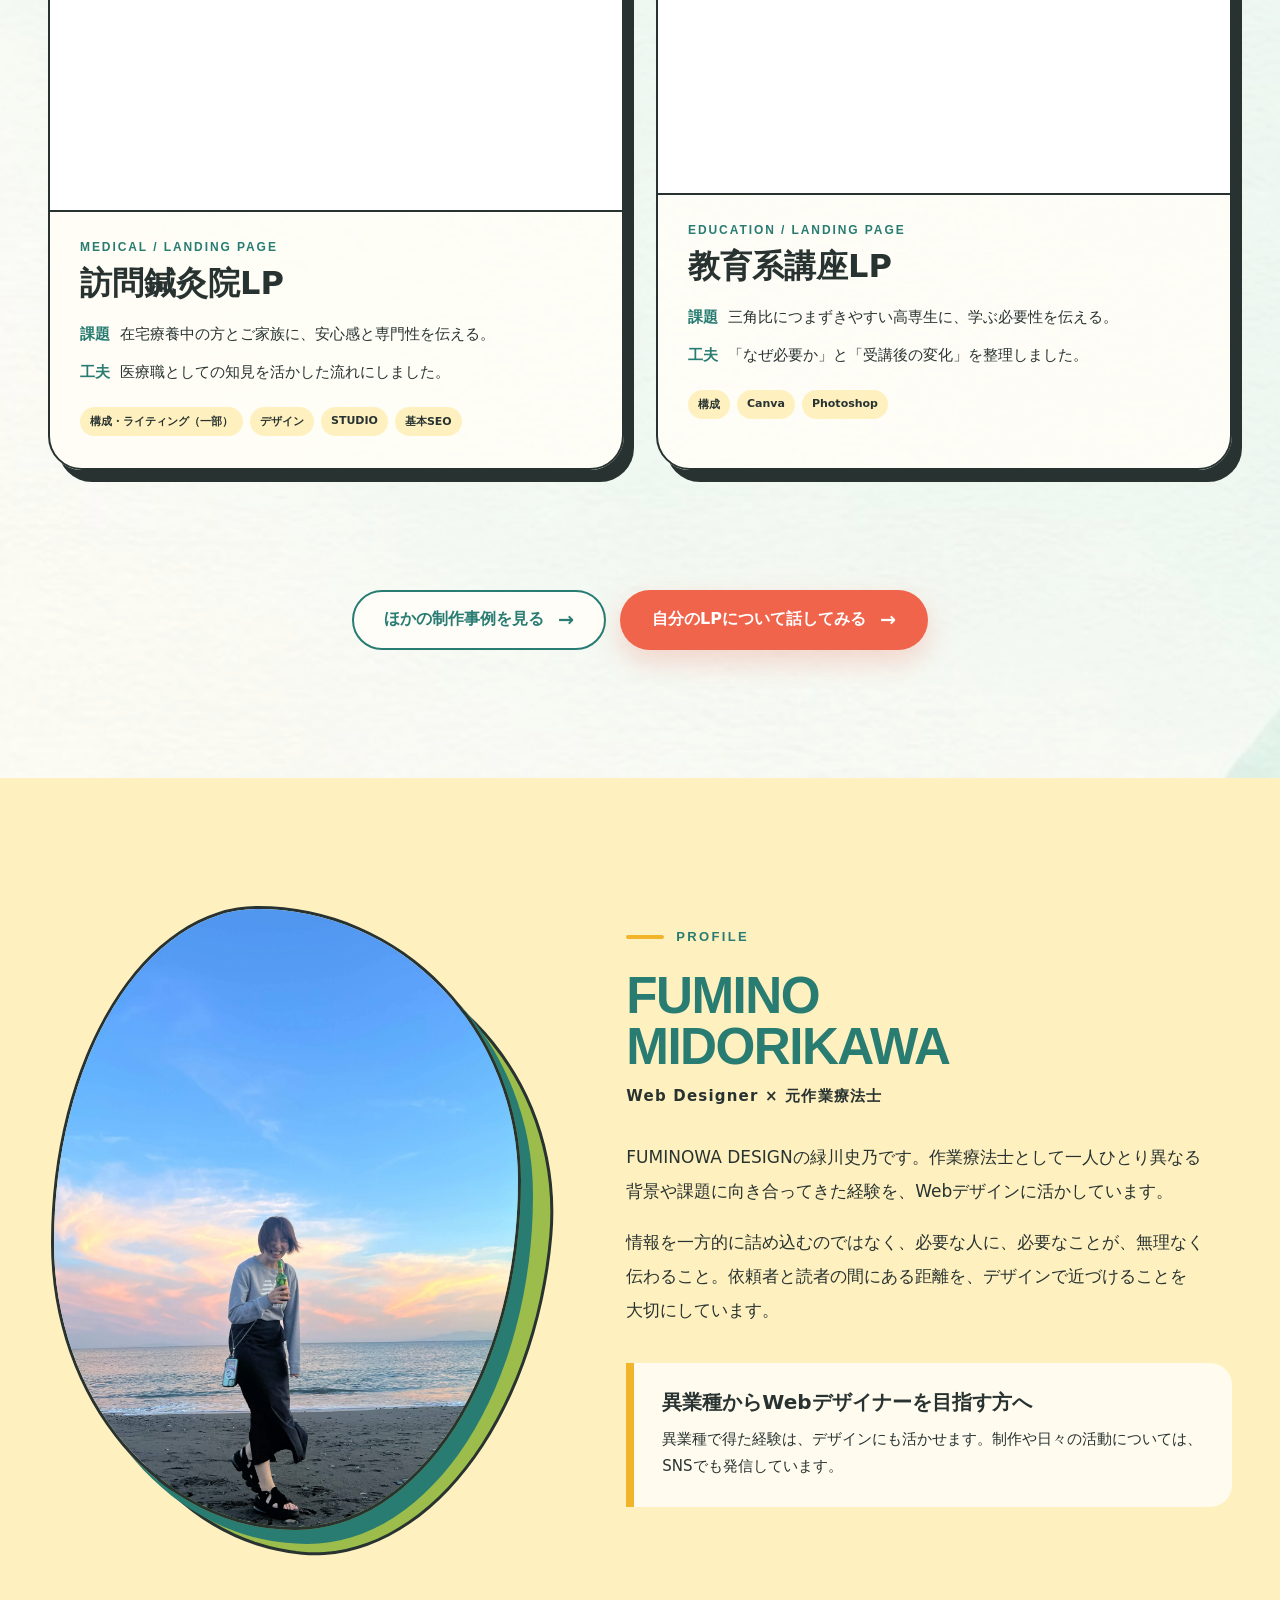
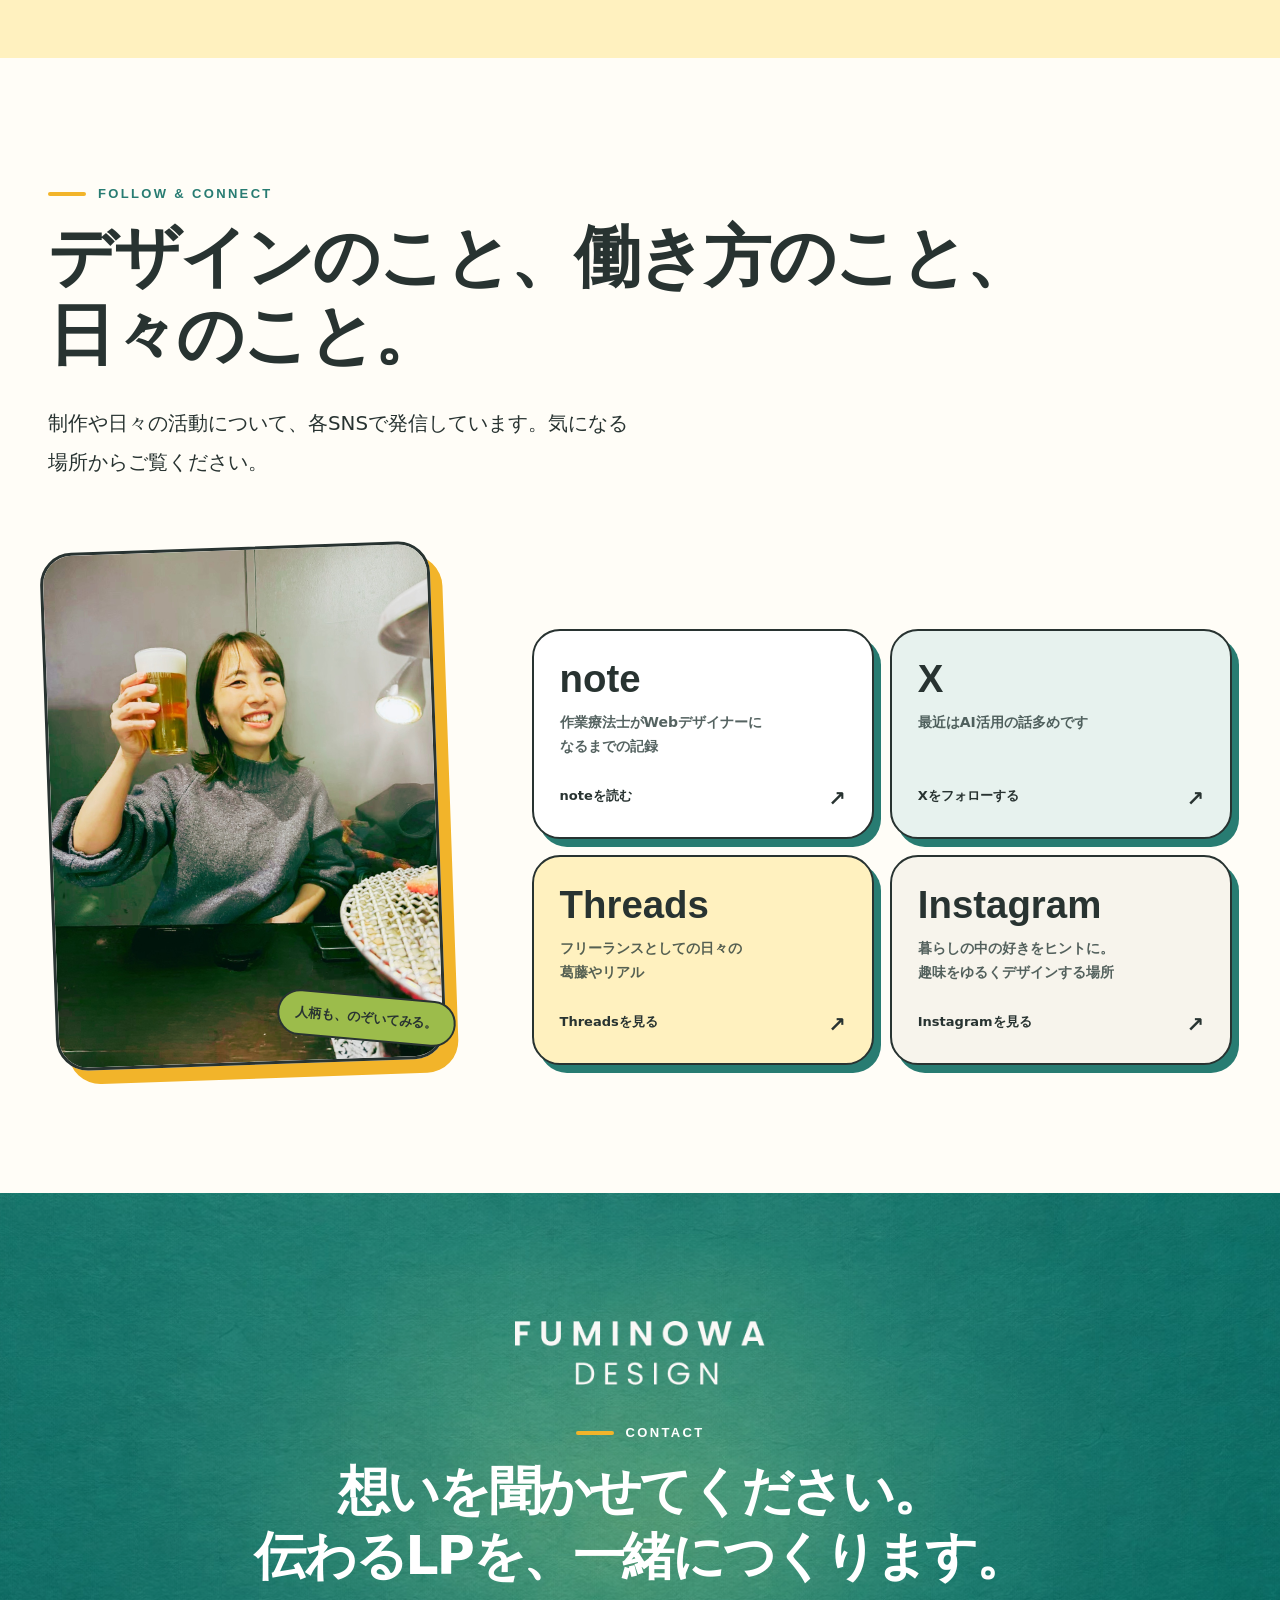
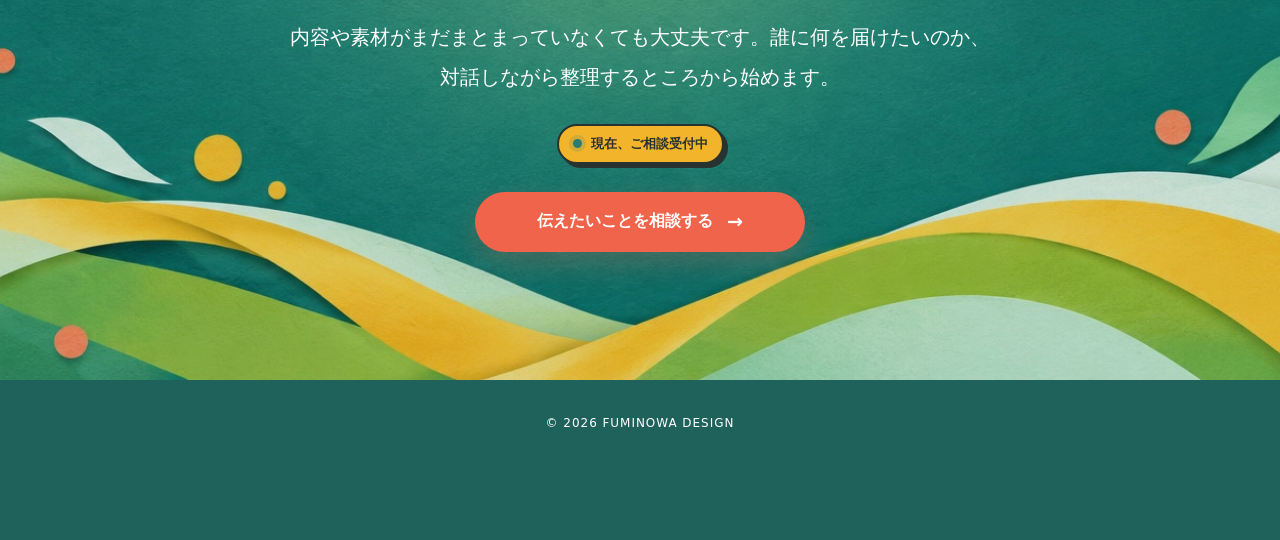
==== commit 436f3f04: "LP紹介ページの担当表記を訂正（同じ3件） Co-Authored-By: Claude Sonnet 5.5 <noreply@anthropic.com>" ====
--- a/lp/index.html
+++ b/lp/index.html
@@ -1137,8 +1137,8 @@
             <div class="work-card__body">
               <p class="work-card__type">BtoB / LANDING PAGE</p>
               <h3>FC加盟募集LP</h3>
-              <dl class="work-card__details"><div class="work-card__detail"><dt>課題</dt><dd>加盟オーナー候補の不安・期待・背景を整理する。</dd></div><div class="work-card__detail"><dt>工夫</dt><dd>信頼感と将来性が伝わる構成にしました。</dd></div></dl>
-              <ul class="work-tags"><li>構成</li><li>ライティング</li><li>デザイン</li><li>実装</li></ul>
+              <dl class="work-card__details"><div class="work-card__detail"><dt>課題</dt><dd>加盟オーナー候補の不安・期待・背景を整理する。</dd></div><div class="work-card__detail"><dt>工夫</dt><dd>信頼感と将来性が伝わる見せ方にしました。</dd></div></dl>
+              <ul class="work-tags"><li>ライティング（一部）</li><li>デザイン</li><li>実装</li></ul>
             </div>
           </article>
 
@@ -1147,8 +1147,8 @@
             <div class="work-card__body">
               <p class="work-card__type">BtoB / LANDING PAGE</p>
               <h3>旅費日当管理サービスLP</h3>
-              <dl class="work-card__details"><div class="work-card__detail"><dt>課題</dt><dd>節税メリットと合法性への不安を整理する。</dd></div><div class="work-card__detail"><dt>工夫</dt><dd>GPSログを根拠として見せる構成にしました。</dd></div></dl>
-              <ul class="work-tags"><li>構成</li><li>デザイン</li></ul>
+              <dl class="work-card__details"><div class="work-card__detail"><dt>課題</dt><dd>節税メリットと合法性への不安を整理する。</dd></div><div class="work-card__detail"><dt>工夫</dt><dd>GPSログを根拠として見せるデザインにしました。</dd></div></dl>
+              <ul class="work-tags"><li>デザイン</li><li>HTML実装</li></ul>
             </div>
           </article>
 
@@ -1158,7 +1158,7 @@
               <p class="work-card__type">MEDICAL / LANDING PAGE</p>
               <h3>訪問鍼灸院LP</h3>
               <dl class="work-card__details"><div class="work-card__detail"><dt>課題</dt><dd>在宅療養中の方とご家族に、安心感と専門性を伝える。</dd></div><div class="work-card__detail"><dt>工夫</dt><dd>医療職としての知見を活かした流れにしました。</dd></div></dl>
-              <ul class="work-tags"><li>構成</li><li>デザイン</li><li>STUDIO</li><li>基本SEO</li></ul>
+              <ul class="work-tags"><li>構成・ライティング（一部）</li><li>デザイン</li><li>STUDIO</li><li>基本SEO</li></ul>
             </div>
           </article>
 
